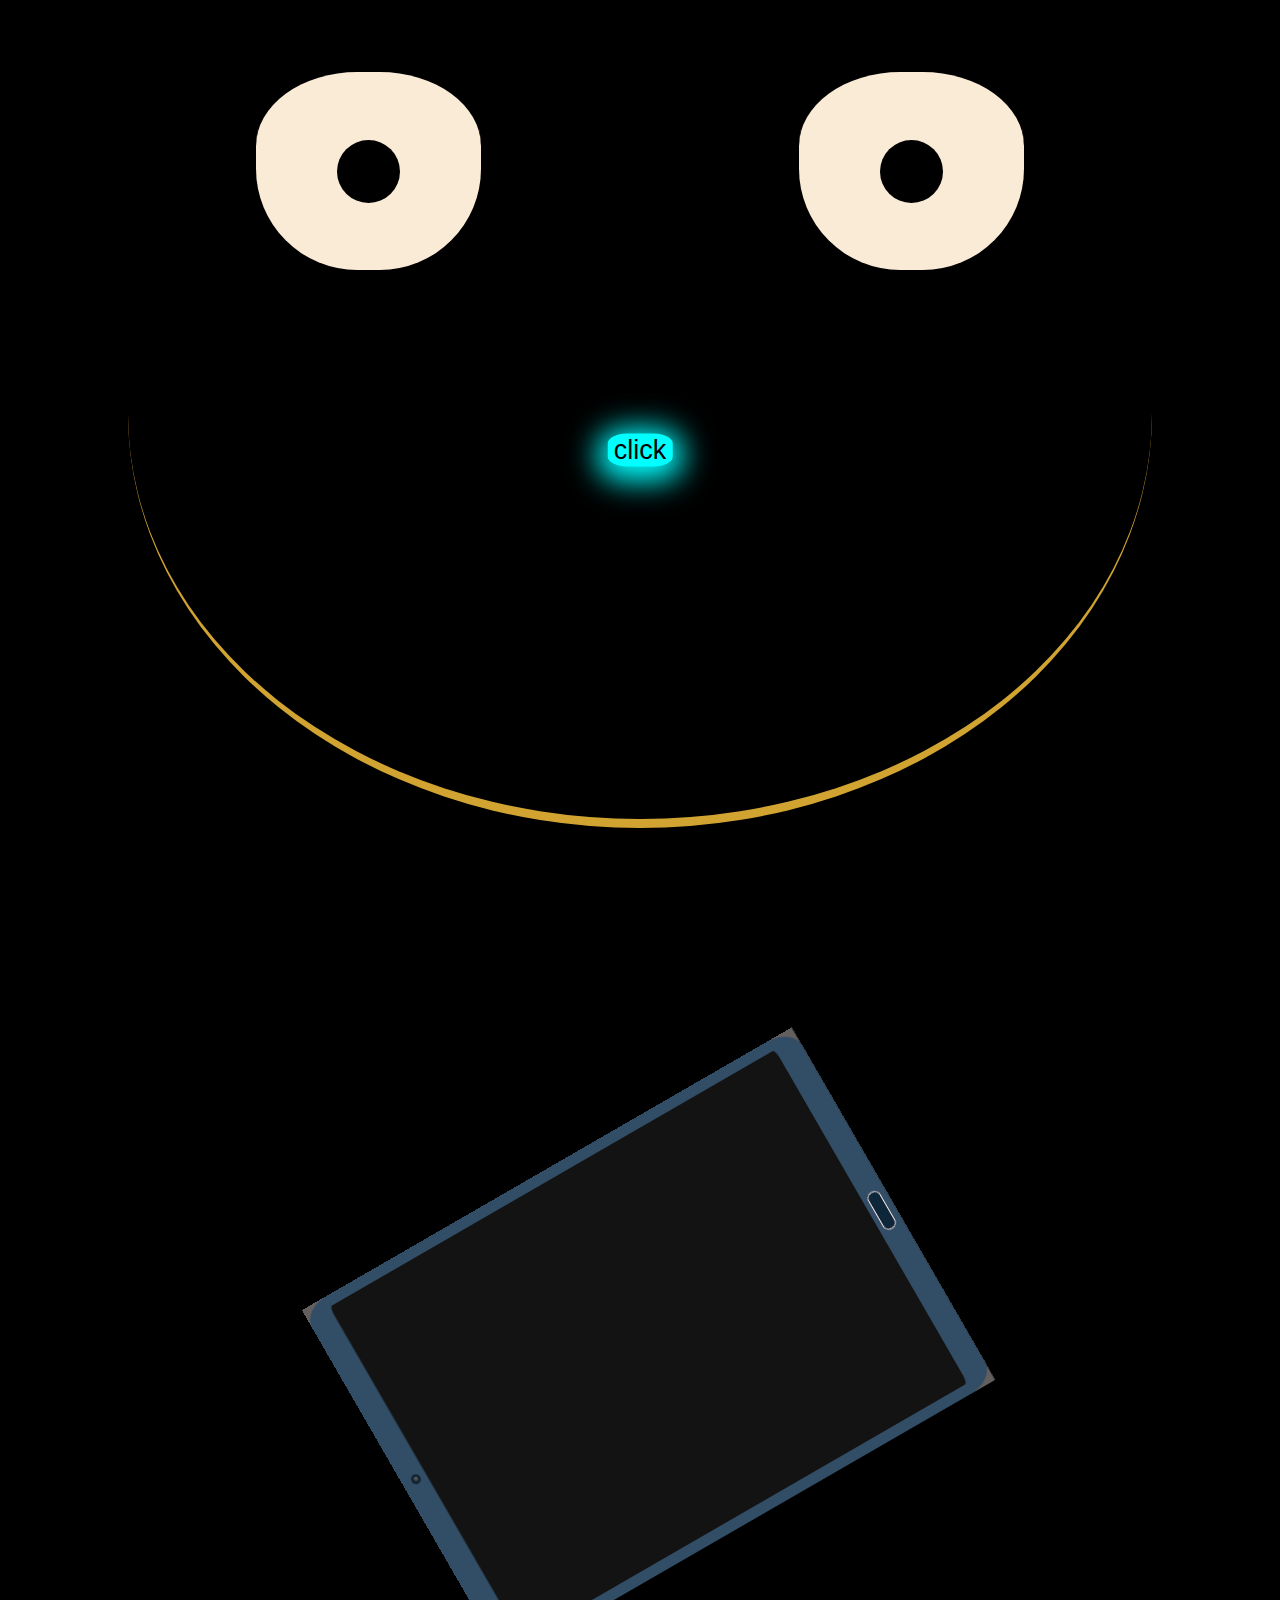
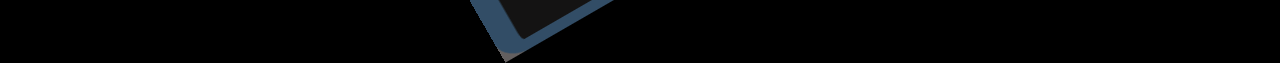
==== protfolioMinifiedToUpload/index.html @ e7eab70c "on orientation change reload the page js added" ====
<!DOCTYPE html><html lang="en"><head><meta charset="UTF-8"><meta http-equiv="X-UA-Compatible" content="IE=edge"><meta name="viewport" content="width=device-width,initial-scale=1"><title>Document</title><link rel="stylesheet" href="welcome.min.css"><link rel="stylesheet" href="main.min.css"><link rel="stylesheet" href="mediaQuery.min.css"></head><body><div><p><br>looks best on 16:9 ratio display</p></div><section><section id="backgroundWall"><!-- academic section starts form here  --><div id="academicSection"><img id="academicPanel" src="images/others/academicSection1.jpg" alt=""><div id="academicCertificates"><div id="bscDegree" class="certificateWithPdf"><img src="images/AcademicCertificates/WeifangBSC_page-0001.jpg" alt=""> <img src="images/AcademicCertificates/WeifangUniversity_page-0001.jpg" alt=""></div><div id="hscDegree" class="certificateWithPdf"><img src="images/AcademicCertificates/hsc.jpg" alt=""></div><div id="sscDegree" class="certificateWithPdf"><img src="images/AcademicCertificates/ssc.jpg" alt=""></div><div class="glassHolder"></div><div class="glassHolder"></div><div class="glassHolder"></div><div class="glassHolder"></div><!-- this div filter used to create the dark room effect for this specific part --></div><div class="sectionFilter"></div></div><!-- medels section starts form here  --><div id="madels"><img id="swimmingMadels" class="madelsOnHanger" src="images/madels/madelHolders/SwimmingMadels.svg" alt=""> <img id="caromMadels" class="madelsOnHanger" src="images/madels/madelHolders/CaromMadels.svg" alt=""> <img id="cricketMadels" class="SingleMadelsOnHanger" src="images/madels/madelHolders/CricketMadels.svg" alt=""> <img id="soccerMadels" class="SingleMadelsOnHanger" src="images/madels/madelHolders/SoccerMadels.svg" alt=""> <img id="volleyballMadels" class="SingleMadelsOnHanger" src="images/madels/madelHolders/VolleyMadels.svg" alt=""> <img id="athleticsMadels" class="SingleMadelsOnHanger" src="images/madels/madelHolders/AthleticsMadels.svg" alt=""><div id="competitiveCertificate"><div><div class="certificateWithPdf"><img src="images/AcademicCertificates/mathOlympiad.jpg" alt=""></div><div class="certificateWithPdf"><img src="images/AcademicCertificates/paperCuttingMarked.jpg" alt=""></div></div><div id="certificateHolder"></div><div id="screw"><img src="images/others/holderSecrew2.svg" alt=""> <img src="images/others/holderSecrew1.svg" alt=""></div></div><!-- this div filter used to create the dark room effect for this specific part --><div class="sectionFilter"></div></div><!-- certificateres section starts form here  --><div id="courseCertificates"><!-- 1 --><div class="certificate certificateWithPdf"><img src="images/certificatesJPG/bd938831-c0d7-41e7-a7f4-aaaa2e38d29e_page-0001.jpg" alt=""></div><!-- 2 --><div class="certificate certificateWithPdf"><img src="images/certificatesJPG/Coursera google technical support fundamentals_page-0001.jpg" alt=""></div><!-- 3 --><div class="certificate certificateWithPdf"><img src="images/certificatesJPG/Coursera Bits and Bytes of computer networking_page-0001.jpg" alt=""></div><!-- 4 --><div class="certificate certificateWithPdf"><img src="images/certificatesJPG/coursera operating system and you   become a power user_page-0001.jpg" alt=""></div><!-- 5 --><div class="certificate certificateWithPdf"><img src="images/certificatesJPG/Coursera system admin_page-0001.jpg" alt=""></div><!-- 6 --><div class="certificate pennUniversityCertificate certificateWithPdf"><img src="images/certificatesJPG/computer thinking for problem solving_page-0001.jpg" alt=""></div><!-- 7 --><div class="certificate certificateWithPdf"><img src="images/certificatesJPG/Coursera key technologies for business_page-0001.jpg" alt=""></div><!-- 8 --><div class="certificate certificateWithPdf"><img src="images/certificatesJPG/Coursera introduction to artificial intelligence_page-0001.jpg" alt=""></div><!-- 9 --><div class="certificate certificateWithPdf"><img src="images/certificatesJPG/Coursera introduction to cloud computing_page-0001.jpg" alt=""></div><!-- 10 --><div class="certificate certificateWithPdf"><img src="images/certificatesJPG/Coursera What is data science_page-0001 (1).jpg" alt=""></div><!-- 11 --><!-- 12 --><div class="certificate duekUniversityCertificate certificateWithPdf"><img src="images/certificatesJPG/Coursera math for ml_page-0001.jpg" alt=""></div><!-- 13 --><div class="certificate deeplearningCertificate certificateWithPdf"><img src="images/certificatesJPG/Coursera neural network and deep learning_page-0001.jpg" alt=""></div><div class="certificate ielts certificateWithPdf"><img src="images/AcademicCertificates/ielts.jpg" alt=""></div><!-- 14 --><div class="certificate ielts certificateWithPdf"><img src="images/certificatesJPG/Coursera-it-support_page-0001.jpg" alt=""></div><!-- this div filter used to create the dark room effect for this specific part --><div class="sectionFilter"></div></div><div id="backWallJointPart"></div></section><!-- standing fan secton  --><section class="middleRow"><div id="ac"><img src="images/Ac/airConditionar.svg" alt=""><div id="acVent"><div class="ventPlate"></div><div class="ventPlate"></div><div class="ventPlate"></div><div class="ventPlate"></div><div class="ventPlate"></div><div class="ventPlate"></div></div><div id="acLight"></div></div><div id="momSisDiv"><div id="momHoveringDiv"><div class="dialogue"><p>He says nowadays computer can do everything !! can it ?</p></div></div><img id="momOnSofaImg" src="images/sittingWoman/MainImages-sittingOnSofaImages/momOnSofa.svg" alt=""> <img id="sisImg" src="images/sittingWoman/MainImages-sittingOnSofaImages/sis.svg" alt=""><div class="dialogue sisD"><p>Everyone loves him. Don't see a reason why you won't ...</p></div></div></section><!-- sitting body and chair section  --><section id="characterSection"><img id="chair" src="images/others/chair.svg" alt=""><div id="character"><div id="bodyParts"><img id="body" src="images/character/body2.svg" alt=""><div id="wools" class="acOn"><img class="wool" src="images/character/wool2.svg" alt=""> <img class="wool" src="images/character/wool.svg" alt=""></div></div><div id="faceParts"><img id="hair" class="acOn" src="images/character/hair.svg" alt=""> <img id="face" src="images/character/faceWithHair.svg" alt=""><div id="smile"><!-- <img  src="images/character/normalSmile.svg" alt=""> --></div><div class="eyes"><div class="eye"></div><div class="eye"></div></div></div></div></section><!-- frontTable drawing here  --><section id="tableSection"><!-- table formation form here  --><div id="table"><!-- floating circle when hovered overed the file  --><div id="circle1" class="floatingCircle"></div><div id="circle2" class="floatingCircle"></div><div id="circle3" class="floatingCircle"></div></div><div id="tableBottom"></div><div id="tableLegs"><div class="tableLeg"></div><div class="tableLeg"></div></div><!-- position and designation holder  --><div id="leftDesignation" class="designation"></div><div id="middleDesignation" class="designation"></div><div id="rightDesignation" class="designation"></div><!-- tools section to show what tools I use  --><div id="tools"><!-- all tools I am comfortable with will come here  --><div id="allTools"><img src="images/tools/python-seeklogo.com.svg" alt=""> <img src="images/tools/html.svg" alt=""> <img src="images/tools/css3.svg" alt=""> <img src="images/tools/tailwind-css.svg" alt=""> <img src="images/tools/bootstrap.svg" alt=""> <img src="images/tools/javascript.svg" alt=""> <img src="images/tools/react.svg" alt=""> <img src="images/tools/react-router.svg" alt=""> <img src="images/tools/nodejs.svg" alt=""> <img src="images/tools/express-js.svg" alt=""> <img src="images/tools/mongodb.svg" alt=""> <img src="images/tools/daisy.svg" alt=""> <img src="images/tools/material-ui.svg" alt=""> <img src="images/tools/git.svg" alt=""> <img src="images/tools/github.svg" alt=""> <img src="images/tools/adobe-xd.svg" alt=""> <img src="images/tools/adobe-photoshop.svg" alt=""> <img src="images/tools/figma.svg" alt=""> <img src="images/tools/firebase.svg" alt=""> <img src="images/tools/heroku.svg" alt=""> <img src="images/tools/netlify.svg" alt=""> <img src="images/tools/blender-3d.svg" alt=""> <img src="images/tools/visual-studio-code.svg" alt=""> <img src="images/tools/pycharm.svg" alt=""> <img src="images/tools/jupyter.svg" alt=""> <img src="images/tools/adobe-premiere-pro.svg" alt=""></div><!-- pen holder image in layers  --> <img class="penHolder" src="images/tableProducts/penholderBack.svg" alt=""> <img id="allToolsSvg" class="penHolder" src="images/tools/allTools.svg" alt=""> <img class="penHolder" src="images/tableProducts/penholderFront.svg" alt=""></div><!-- file with all my informations  --><div id="file"><div id="upperFile"><h2>The<br>FILE</h2><div id="fileShine"></div></div><div id="joiningPart"><div></div></div><!-- file page  --><div id="filePages"><p id="lastPageMsg">Thank you very much<br>for you patience and wish you best of luck<br><br>from: <span id="signature">md. Antor</span><br><span id="signDate"><script>document.write(new Date().toLocaleDateString());</script></span></p><div><div id="memories" class="pageContent"><p>"Some lessons are learned from life, not books."</p><div id="memoriesImg"><figure><img src="../images/imagesForFile/coOpPic/ai project.jpg" alt=""><figcaption>Computer-vison club</figcaption></figure><figure><img src="../images/imagesForFile/coOpPic/chinese festival.jpg 2.jpg" alt=""><figcaption>Chinese Dragon-boat festival</figcaption></figure><figure><img src="../images/imagesForFile/coOpPic/cultural program img.jpg" alt=""><figcaption>Performing in festival</figcaption></figure><figure><img src="../images/imagesForFile/coOpPic/football competition.jpg" alt=""><figcaption>International soccer team</figcaption></figure><figure><img src="../images/imagesForFile/coOpPic/graduationCeremony.jpg" alt=""><figcaption>Graduation moment with leader</figcaption></figure><figure><img src="../images/imagesForFile/coOpPic/with foreigners.jpg" alt=""><figcaption>Handsome friends from Africa</figcaption></figure><figure><img src="../images/imagesForFile/coOpPic/msck.jpg" alt=""><figcaption>Military school drill</figcaption></figure><figure><img src="../images/imagesForFile/coOpPic/voleyball competition.jpg" alt=""><figcaption>International volleyball team</figcaption></figure></div><h2>Memories</h2></div></div><div><div id="resumePage" class="pageContent"><h2>CV</h2><button><a href="images/CV-MdAntor.pdf" download>Download</a></button><div id="resume"><img src="../images/imagesForFile/resume.jpg" alt=""></div></div></div><div><div id="projectsPage" class="pageContent"><h2>Projects</h2><div class="projectOnPage"><a href="" target="_blank"><img src="images/tableProducts/projects/protfolio.jpg" alt=""></a><ul><li>An uncommon PROTFOLIO site attempt</li><li>Multi-layer website using only html, css and js</li><li>Understanding how Single page application like: React / Angular could helped</li><li>used backend and mail without reloading</li></ul></div><div class="projectOnPage"><ul><li>A motor tools supplying site to customer</li><li>Show and hide path based on authentication</li><li>Data stored and provided using authN and authZ</li><li><a href="https://github.com/Antor1155/service-providing-company-client-side-assignment-12" target="_blank">GitHub Client-side</a> <a href="https://github.com/Antor1155/-service-providing-company-backend-server-side-assignment-12" target="_blank">GitHub server-side</a></li></ul><a href="https://finalwarehouse-4650b.web.app/" target="_blank"><img src="images/tableProducts/projects/alexTools.jpg" alt=""></a></div><div class="projectOnPage"><a href="https://warehouse-734e0.web.app/" target="_blank"><img src="images/tableProducts/projects/foodFirst.jpg" alt=""></a><ul><li>A restaurant warehouse Management site</li><li>JWT token for authZ with firebase authN</li><li>React js, mongoDb database with express-js</li><li><a href="https://github.com/Antor1155/warehouse-management-client-side-assignment11" target="_blank">GitHub Client-side</a> <a href="https://github.com/Antor1155/warehouse-management-backendServer-side-assignment11" target="_blank">GitHub server-side</a></li></ul></div><div class="projectOnPage"><ul><li>An independent photographer's website</li><li>Login system with google-authentication</li><li>Place order to contact the photographer</li><li><a href="https://github.com/Antor1155/Independent-service-provider-assignmetn10" target="_blank">GitHub link</a></li></ul><a href="https://independent-photographer-726fa.web.app/" target="_blank"><img src="images/tableProducts/projects/alpha'sPpalace.jpg" alt=""></a></div></div></div><div><div id="skills" class="pageContent"><h3>Education and Skills</h3><div id="skillsTop"><div id="schools"><label>Bachalor's Degree:</label><p>Weifang University of Science and Technologies, China</p><label>College and Middle-school Degree:</label><p>Military Collegiate School Khulna, Bangladesh</p></div><div id="indicator"><li>Skills</li><li>Courses</li><li>Academic</li></div></div><div id="skillsBottom"><div id="mathAndOthers"><label>Computational Thinking for Problem Solving by Penn</label><div id="gITsupport"><div id="webdevByPh"><label>Complete Web-Development<br>by Programmign Hero</label><ul><li>Html</li><li>CSS</li><li>Bootstrap</li><li>Tailwind</li><li>Javascript</li><li>React</li><li>Firebase</li><li>Heroku</li><li>JWT</li><li>node js</li><li>Express JS</li><li>mongoDb</li><li>Git</li><li>photoshop</li><li>Figma</li></ul></div><ul><li>Hashing</li><li>Encrypting</li><li>Networking</li><li>Operating System</li><li>Trouble shoothing</li><li>Technical Support</li><li>Remote connection</li><li>Computer structure</li><li>python</li></ul><label>Google IT Support Specialist</label></div><label>Data Science Math Skills by Duke University</label> <label>Neural Networks and Deep Learning by DeepLearnig.AI</label></div><label>Key technologies for Business by IBM</label></div></div></div><div><div id="aboutMe" class="pageContent"><div id="aboutMeTop"><img src="images/imagesForFile/Antor passport size photo.jpg" alt=""><div><h2>About me</h2><p><span>I am a Web-developer with IT SUPPORT knowledge and Computer Science background. </span>Am from a suburb in Bangladesh but in search of knowledge have been in different locality, provinces and countries. Being in different places actually gave me the inspiration about being web-developer and computer person to be in all places at once using web apps.</p></div></div><img id="tape" src="images/imagesForFile/tape.svg" alt=""><div id="aboutMeBottom"><div><img class="smImg" src="images/imagesForFile/militaryImg.jpg" alt=""><p>Studied middle school and college in a MILITARY operated residential School, Which tought me <q>Self descipline is the fist step toward success</q></p></div><div><p>Uvinersity life in China gave me opportunity to make friends with people from different countries, cultures and background .</p><img class="smImg" src="images/imagesForFile/chineseFestival.jpg" alt=""></div><div><img class="smImg" src="images/imagesForFile/voleyball competition.jpg" alt=""><p>And sports tought: <q>success is all about team work. If team wins, you win and indivisual fails, team fails.</q></p></div><!-- <img class="smImg" src="images/imagesForFile/chineseFestival.jpg" alt="">
                            <img class="smImg" src="images/imagesForFile/voleyball competition.jpg" alt="">                            --></div></div></div></div><div id="lowerFile"><!-- file buttons  --><div id="nextBtn"><p>Next</p></div><div id="previousBtn"><p>Previous</p></div><div id="closeBtn"><p>Close</p></div></div></div><!-- projects Board  --><div id="projectBoard"><div id="paperOfClipBoard"><h2>Projects</h2><div id="projects"><div class="project"><!-- <a href="" target="_blank"> --><figure><img src="images/tableProducts/projects/protfolio.jpg" alt=""><figcaption>Protfolio</figcaption></figure><!-- </a> --></div><div class="project"><!-- <a href="https://finalwarehouse-4650b.web.app/" target="_blank"> --><figure><img src="images/tableProducts/projects/alexTools.jpg" alt=""><figcaption>AlexTools</figcaption></figure><!-- </a> --></div><div class="project"><!-- <a href="https://independent-photographer-726fa.web.app/" target="_blank"> --><figure><img src="images/tableProducts/projects/alpha'sPpalace.jpg" alt=""><figcaption>alpha'sPpalace</figcaption></figure><!-- </a> --></div><div class="project"><!-- <a href="https://warehouse-734e0.web.app/" target="_blank"> --><figure><img src="images/tableProducts/projects/foodFirst.jpg" alt=""><figcaption>Food First</figcaption></figure><!-- </a> --></div></div></div><img id="clipOfBoard" src="images/tableProducts/clipOfBoard.svg" alt=""></div><!-- mail box  --><div id="mail"><form onsubmit="sendMail(event)"><!-- <label for="to">To:</label> --> <input type="email" name="from" placeholder="from: " required> <input type="email" name="to" value="to: md.antor1155@gmail.com" disabled> <input type="text" name="subject" placeholder="subject:" id="" required> <textarea name="mail" id="" placeholder="mail" rows="3" required></textarea> <button type="submit">submit</button></form></div><!-- fb link  --><div id="fbLink"><img id="pencil" src="images/tableProducts/pencil.svg" alt=""> <img id="eraser" src="images/tableProducts/eraser.svg" alt=""> <img id="sharpner" src="images/tableProducts/sharpener.svg" alt=""> <img id="spectacles" src="images/tableProducts/spectacles.svg" alt=""><div class="socialLogo"></div></div><!-- git pad with github link  --><div id="gitPad"><div class="socialLogo"></div></div><!-- linked in link with cup  --><div id="cupHolder"></div><div id="linkedInCup"><img class="coffeeSmoke" src="images/tableProducts/smoke3.svg" alt=""> <img class="coffeeSmoke" src="images/tableProducts/smoke2.svg" alt=""><div class="socialLogo"></div></div></section><!-- section showing pdf files of all certificate  --><section id="pdfSection"><div id="certificatePdf"></div><div id="pdfCamera"></div><!-- <div id="pdfCloseButton"></div> --> <button id="pdfCloseButton" onclick="removePdf()"></button></section><section id="welcomeSection"><!-- welcome text masked  --><div class="maskedContainer"><div id="leftToRightFirst"></div><div class="rtl"><div></div></div><div id="leftToRightSecond"></div></div><!-- barcode image  --> <img id="codedImg" src="images/welcomeSectionImages/qr-code.svg" alt=""><p id="codedImgAlert">Copied to clipboard !!</p><!-- context section to mention different contribution --><div id="context"><h5>Developed by</h5><h5>Animated by</h5><h5>Tested by</h5></div><div id="contextSecond"><h5>Imagined by</h5><h5>Directed by</h5><h5>Designed by</h5></div></section><section id="loader"><div id="loadFigure"></div><div id="loadEyes"><div><div></div></div><div><div></div></div></div><div id="loadingText"><div><p>loading...</p><div id="loadingProgress"><div></div></div></div><button>click</button></div></section></section><!-- this section only shows when the oriantation is potraite  --><section id="orientationDetector"><div><img src="images/others/giphy.gif" alt=""></div></section><script async src="main.min.js"></script></body></html>
---- protfolioMinifiedToUpload/welcome.min.css ----
:root{--welcomeSectionBg:rgb(221, 213, 213)}#welcomeSection{width:100vw;height:100vh;background:var(--welcomeSectionBg);position:absolute;top:0;overflow:hidden}#welcomeSection.loaded{animation:backgroundBlack 1s 6s steps(4) forwards,rotateAndDisapear 2.5s 11.3s ease-in forwards}@keyframes backgroundBlack{to{background:#000}}@keyframes rotateAndDisapear{99%{transform:rotate(90deg) scale(51)}100%{opacity:0}}#welcomeSection.loaded .maskedContainer{-webkit-mask-image:url(images/welcomeSectionImages/welcome1.svg);mask-image:url(images/welcomeSectionImages/welcome1.svg);-webkit-mask-repeat:no-repeat;mask-repeat:no-repeat;-webkit-mask-size:contain;mask-size:contain;position:absolute;top:50%;left:50%;transform:translate(-50%,-50%);width:40%;height:15%;animation:markGlitch 1s 7s 1 linear forwards}@keyframes markGlitch{10%{-webkit-mask-image:url(images/welcomeSectionImages/welcomeGlitch.svg);mask-image:url(images/welcomeSectionImages/welcomeGlitch.svg)}20%{-webkit-mask-image:url(images/welcomeSectionImages/welcome1.svg);mask-image:url(images/welcomeSectionImages/welcome1.svg)}35%{-webkit-mask-image:url(images/welcomeSectionImages/welcomeGlitch.svg);mask-image:url(images/welcomeSectionImages/welcomeGlitch.svg)}42%{-webkit-mask-image:url(images/welcomeSectionImages/welcome1.svg);mask-image:url(images/welcomeSectionImages/welcome1.svg)}95%{-webkit-mask-image:url(images/welcomeSectionImages/welcomeGlitch.svg);mask-image:url(images/welcomeSectionImages/welcomeGlitch.svg)}100%{-webkit-mask-image:url(images/welcomeSectionImages/MdANTOR.svg);mask-image:url(images/welcomeSectionImages/MdANTOR.svg)}}#leftToRightFirst,#leftToRightSecond{height:29%;width:0}.rtl{width:100%;height:25%}#welcomeSection.loaded .rtl>div{height:100%;background-color:#14cfc9;background-size:contain;float:right;animation:fullWidth 2s 1 linear forwards,colorAnimation 10s 2.8s 1 linear forwards}#welcomeSection.loaded #leftToRightFirst{background-color:azure;animation:fullWidth 2s 1 linear forwards,colorAnimation 10s 2s 1 linear forwards}#welcomeSection.loaded #leftToRightSecond{background-color:#000;animation:fullWidth 2s 1 linear forwards,colorAnimation 10s 2.5s 1 linear forwards}@keyframes fullWidth{30%{width:0}100%{width:100%}}@keyframes colorAnimation{5%{background-color:#34c88b}10%{background-color:#674a4a}15%{background-color:#7ac420}20%{background-color:#df2929}25%{background-color:#3838af}30%{background-color:#fff}35%{background-color:#15bb94}40%{background-color:#9566df}45%{background-color:#dfe927}50%{background-color:#557a0d}55%{background-color:#4a4a8b}60%{background-color:#000}65%{background-color:#fff,}70%{background-color:#ffb300}75%{background-color:#9bd982}80%{background-color:#f70}85%{background-color:#4ebe8a}90%{background-color:#9e3063}95%{background-color:#fff}100%{background-image:url(images/welcomeBackground/Group12.svg)}}#codedImg{width:6%;position:absolute;top:70%;left:47%}#codedImg:hover{box-shadow:0 0 20px 5px #0000004a;transform:scale(105%)}#codedImgAlert{position:absolute;top:65%;margin:auto;text-align:center;width:100%;font-size:1vw;opacity:0}#context,#contextSecond{display:flex;flex-direction:column;justify-content:space-evenly;position:absolute;height:100%;left:3%;top:50%;transform:translateY(-50%);color:var(--welcomeSectionBg)}#welcomeSection.loaded #context>:first-child{animation:inVisible steps(1) 10s forwards}#welcomeSection.loaded #context>:nth-child(2){animation:inVisible steps(1) 10.5s forwards}#welcomeSection.loaded #context>:nth-child(3){animation:inVisible steps(1) 11s forwards}@keyframes inVisible{to{opacity:0}}#contextSecond{color:#000}#welcomeSection.loaded #contextSecond>:first-child{opacity:0;animation:visible 4.5s 2s step-start}#welcomeSection.loaded #contextSecond>:nth-child(2){opacity:0;animation:visible 4s 2.5s step-start}#welcomeSection.loaded #contextSecond>:nth-child(3){opacity:0;animation:visible 3.5s 3s step-start}@keyframes visible{to{opacity:1}}#loader{background-color:#000;position:absolute;top:0;height:100vh;left:0;right:0;z-index:1;pointer-events:none}@keyframes offScreenLoad{to{transform:translateY(-100vh)}}#loadFigure{position:absolute;top:0;bottom:8%;left:0;right:0;margin:auto;width:80vw;border-bottom:1vh solid #d1a432;border-radius:50%}@keyframes smile{to{border-bottom:15vh solid #d1a432}}#loadEyes{position:absolute;top:5%;left:0;right:0;margin:auto;width:60%;display:flex;justify-content:space-between}#loadEyes>div{box-sizing:border-box;border-top:3vh solid #000;position:relative;width:25vh;height:25vh;border-radius:45%;background-color:#faebd7;display:flex;justify-content:center;align-items:center}#loadEyes>div>div{width:7vh;height:7vh;border-radius:50%;background:#000;animation:1s eyeRoll ease-in-out infinite}@keyframes eyeRoll{25%{transform:translateX(-50%)}75%{transform:translateX(50%)}}#loadingText{color:wheat;position:absolute;font-size:3vh;top:50%;left:50%;transform:translate(-50%,-50%)}#loadingText p{overflow:hidden;animation:loadingText 1s steps(2) infinite}@keyframes loadingText{to{opacity:0}}#loadingProgress{background-color:#dcdcdc;width:200%;height:2vh;border-radius:1vh;overflow:hidden;transform:translateX(-25%)}#loadingProgress>div{width:0%;height:100%;background-color:#d1a432;animation:loaderProgress 8s ease-out forwards}@keyframes loaderProgress{to{width:97%}}#loadingText button{font-size:3vh;border:none;background-color:#0ff;border-radius:30%;box-shadow:0 5px 30px 10px #0ff;display:none}#loadingText button:hover{font-size:5vh}
---- protfolioMinifiedToUpload/main.min.css ----
:root{--tableSize:70vw;--tableMainColor:rgb(208, 208, 58);--tableSecondColor:rgb(227, 57, 57);--tableBottomColor:rgb(143, 16, 16);--tableLegColor:rgba(174, 91, 91, 0.196);--fileColor:rgb(231, 183, 121);--fileBorder:2px solid rgb(190, 29, 29);--backgroundWallColor:linear-gradient(to right, rgb(120, 152, 124), rgb(140, 170, 180), rgb(130, 160, 150));--certificateSize:6vw;--certificateFrameSize:8vw;--certificateFrameColor:rgba(0, 0, 0, 0.677);--darkroom:brightness(0%);--darkRoomFilter:rgb(255, 0, 0)}@font-face{font-family:handWriting;src:url(textFonts/HelloKetta-d99oX.ttf)}body{padding:0;margin:0;width:100vw;height:100vh;overflow:hidden;background-color:#000}#tableSection{position:fixed;margin-left:auto;margin-right:auto;left:0;right:0;bottom:-1vh;perspective:830px}#table,#tableBottom,#tableLegs{filter:var(--darkroom)}#table{position:absolute;margin-left:auto;margin-right:auto;left:0;right:0;bottom:8vh;width:var(--tableSize);height:35vh;transform:rotateX(40deg);transform-origin:bottom;background-image:radial-gradient(circle,var(--tableMainColor),var(--tableSecondColor) 300%);border-bottom:10px solid #5e5858;box-shadow:1vw 40vh 1vh rgba(0,0,0,.202);overflow:hidden}#tableBottom{position:absolute;margin-left:auto;margin-right:auto;left:0;right:0;bottom:3vh;width:var(--tableSize);height:5vh;background-color:var(--tableBottomColor)}#tableLegs{position:absolute;margin-left:auto;margin-right:auto;left:0;right:0;bottom:0;width:calc(var(--tableSize) - 5vw);height:3vh;background-color:var(--tableLegColor);display:flex;justify-content:space-between}.tableLeg{width:7vh;height:100%;background-color:#c5af0d;border-radius:20px}.floatingCircle{pointer-events:none;width:.2vw;height:.2vw;border:15px solid;border-radius:50%;position:absolute;top:0;bottom:0;left:-10vw;right:-10vw;margin:auto;opacity:0;transition:opacity .5s}#circle1.active{animation:circleToCenter 1s linear infinite;border-color:red}#circle2.active{animation:circleToCenter 1s 333ms linear infinite;border-color:#b23838}#circle3.active{animation:circleToCenter 1s 666ms linear infinite;border-color:#7f5a5a}@keyframes circleToCenter{to{width:75vw;height:75vw}}#file{position:absolute;bottom:11vh;left:0;right:0;margin:auto;width:9vw;height:23vh;cursor:pointer;z-index:2;transform:rotateX(40deg);transform-origin:bottom;transform-style:preserve-3d;transition:transform .9s,scale .9s,box-shadow .9s,height .9s,width .9s;filter:var(--darkroom)}#file:hover{transform:scale(125%) rotateX(20deg) translateY(-1vh);box-shadow:0 3vh 3.2vh -1vh #000}#lowerFile,#upperFile{width:100%;height:100%;position:absolute;background-color:var(--fileColor);left:0;top:0;border:var(--fileBorder);border-left:none;pointer-events:none}#upperFile{transform:rotateY(-2deg);transform-style:preserve-3d;z-index:3;box-shadow:0 2px 10px -2px #000;overflow:hidden;transform-origin:left;transition:background-color 20ms .4s,transform 1.5s;text-align:center;font-family:cursive;color:#2f3946}#joiningPart{pointer-events:none;transform:rotateY(0);transform-origin:left;height:100%;width:2vw;background-color:#2f3946;z-index:1;position:absolute;left:0;top:0;transition:transform 1.5s}#joiningPart>div{border-left:2px dashed #fff;width:0;height:100%;background-color:#96c49d;margin:auto}#fileShine{position:absolute;top:115%;left:-110%;width:250%;height:20px;transform:rotate(40deg);background-color:rgba(255,235,205,.884)}@keyframes fileShineLight{0%{opacity:0}50%{opacity:1}85%{background-color:#f0f8ff}100%{top:-1%;left:1%}}#file:hover #fileShine{animation:fileShineLight .9s 1 ease-out}#file.open{height:97vh;width:40vw;bottom:3.5vh;transform:rotateX(7deg) translateX(0)}#file.open #upperFile{background-color:#c9a577;transform:rotateY(-150deg) translateX(2vw)}#file.open #upperFile h2{display:none}#file.open #joiningPart{transform:rotateY(-149deg);width:2vw;border-radius:10px}#closeBtn,#nextBtn,#previousBtn{width:9vw;height:6vh;overflow:visible;position:absolute;z-index:-1;border-radius:22px;left:0;border:1.3px solid #000;text-align:end;font-size:1.5vw;display:flex;justify-content:end;align-items:center;pointer-events:none;transition:left 1s}#lowerFile p{padding-right:10%;pointer-events:none}#nextBtn{top:15%}#file.open #nextBtn{background-color:#cfe8a9;left:95%;transition:left .7s;pointer-events:auto}#previousBtn{background-color:#fffde3;top:25%}#file.open #previousBtn{left:95%;pointer-events:auto;transition:left .7s 150ms}#closeBtn{top:40%;background-color:#e57c7c}#file.open #closeBtn{left:95%;pointer-events:auto;transition:left .7s .3s}#lowerFile>div:hover{border:3.5px dotted}#filePages{position:absolute;top:1%;width:100%;height:98%;transform-style:preserve-3d;z-index:2;background-color:#9d5050}#filePages>div{box-sizing:border-box;position:absolute;height:100%;width:100%;transform-origin:left;background-color:#f0e1d4;border-left:1vw solid #8d7a50;left:0;overflow:hidden;transition:left .5s,transform .8s}#file.open #filePages>div{left:-.5vw}#file.open #filePages>.seenPage{left:0;transform:rotateY(-149deg) translateX(1.5vw)}.pageContent{transition:opacity 1ms .3s;padding:0 1vw}.seenPage .pageContent{opacity:0}#aboutMe{font-family:cursive;font-size:1vw;line-height:4vh;display:grid}#tape{position:absolute;top:6vh;left:0;width:10vw;transform:rotate(-10deg)}#aboutMeTop{display:grid;grid-template-columns:.8fr 1.2fr}#aboutMeTop>img{width:80%;transform:translateY(8vh) rotate(5deg);border:.2vw solid #fff;max-width:240px}#aboutMeTop p{margin-left:-.5vw;padding:.5vw 0 .5vw .5vw}#aboutMeTop span{text-decoration:underline;font-weight:bolder}#aboutMeBottom>div{display:flex;gap:1vw;margin-top:-1vh}#aboutMeBottom q{color:#2e2ea8;font-weight:700}.smImg{width:30%;border-radius:5%;border:1px solid #fff;height:fit-content;margin:auto}#skills{font-size:1.08vw}#skills h3{width:100%;text-align:center}#skillsTop{display:grid;grid-template-columns:auto auto}#schools *{margin:0 1vw}#schools>label{font-family:'Courier New',Courier,monospace;font-weight:700;color:#297029}#indicator{display:flex;flex-direction:column;justify-content:space-evenly;width:100%}#indicator li{list-style-type:square}#indicator li:first-child{color:#2e2ea8}#indicator li:nth-child(2){font-weight:700;font-style:oblique}#indicator li:nth-child(3){color:#297029;font-family:'Courier New',Courier,monospace;font-weight:700}#skillsBottom{background-color:#43a6c6;width:94%;margin:2vh auto;padding:1vh}#skillsBottom label{display:block;margin:1vh;text-align:center;font-weight:700;font-style:oblique}#skillsBottom li{border-left:2px solid #2e2ea8;padding-left:1.1vw;margin-left:-1vw;list-style-type:circle}#mathAndOthers{background-color:#67b7d1;padding:1vh 0;width:95%;margin:auto;border:1px solid #fff}#gITsupport{display:grid;grid-template-columns:auto auto;align-items:center;background-color:#8ac7db;width:85%;margin:auto;padding:2vh;padding-bottom:0;border:1px solid #fff}#gITsupport>label{grid-column-start:1;grid-column-end:3}#webdevByPh{background-color:#add8e6;display:grid;grid-template-columns:auto auto;align-items:center;padding-right:1vw;border:1px solid #fff}#projectsPage{width:100%;height:100%;padding-top:1px;background-image:repeating-linear-gradient(rgba(255,255,255,.5),rgba(255,255,255,.25) 9px,red 10px),repeating-linear-gradient(.25turn,rgba(255,255,255,.5),rgba(255,255,255,.25) 9px,red 10px)}#projectsPage h2{text-align:center;font-family:cursive;font-size:4vh;margin:1vh}.projectOnPage{background-color:rgb(239 211 174 / 68%);width:75%;margin-left:15%;margin-top:1vh;border-radius:10px;display:grid;grid-template-columns:1fr 2fr;font-size:1.1vw}.projectOnPage img{background-color:rgba(45,26,26,.571);width:8vw;height:8vw;border-radius:50%;margin-left:-5vw;padding:1vh}.projectOnPage:hover img{background-color:#fff;transform:scale(1.1)}.projectOnPage img:hover{background-color:#0ff;box-shadow:2px 2px 20px 2px #0ff}.projectOnPage>ul{margin:auto;margin-left:-6vw;font-family:'Gill Sans','Gill Sans MT',Calibri,'Trebuchet MS',sans-serif}.projectOnPage>ul>li{margin-bottom:.5vh}.projectOnPage>ul>li:first-child{font-weight:700}.projectOnPage>ul a{text-decoration:none;color:#00f;display:inline-block;margin-left:1vw;margin-top:1vh}.projectOnPage>ul a:hover{text-decoration:underline}.projectOnPage:nth-child(2n-1){grid-template-columns:5fr 1fr;background-color:rgba(203,179,174,.68);margin-left:10%}.projectOnPage:nth-child(2n-1) img{margin-left:0;margin-right:-5vw}.projectOnPage:nth-child(2n-1)>ul{margin-left:0;margin-right:-5vw;margin-left:0}#resumePage{padding:1vw}#resumePage h2{display:inline}#resumePage>button{height:100%;padding:4px;float:right}#resumePage>button:hover+#resume{transform:scale(1.02);box-shadow:0 4px 12px #358585}#resume{background-color:red;height:84vh;margin:auto;margin-top:2vh;transition:.5s;border:1px solid #000}#resume img{width:100%;height:100%}#memories{text-align:center;font-family:cursive;font-size:1vw;pointer-events:none}#memories p{font-weight:bolder;font-size:3vh;color:#2e2ea8}#memories h2{background-color:rgba(190,190,53,.819);width:100%;margin:0;font-size:3vh;border-bottom-left-radius:10%;border-top-left-radius:20%;border-bottom-right-radius:30%;transform:rotate(270deg);transform-origin:left;position:absolute;bottom:-1vw;left:50%}#memoriesImg{display:flex;flex-wrap:wrap;justify-content:center;position:absolute;bottom:1vh}#memoriesImg figure{background-color:#fff;margin:0;border:1px solid rgba(0,0,0,.286);padding:5px;border-radius:2px;width:15vw;height:19vh}#memoriesImg img{width:100%;height:87%}#memoriesImg figcaption{position:relative;bottom:1vh}#memoriesImg figure:nth-of-type(2){transform:rotate(3deg)}#memoriesImg figure:nth-of-type(4){margin-left:-1vw}#memoriesImg figure:nth-of-type(5){transform:rotate(3deg)}#memoriesImg figure:nth-of-type(8){margin-right:1vw;transform:rotate(-3deg)}#lastPageMsg{position:absolute;top:60%;right:2vw;margin:auto;font-family:cursive;font-size:large;font-weight:bolder;opacity:0;pointer-events:none}#file.open #lastPageMsg{opacity:1}#signature{font-size:7vh;color:rgb(39 39 97);font-family:brush script mt,cursive;text-decoration:underline}#signDate{text-decoration:none;position:relative;color:rgb(39 39 97);left:20%}#mail{position:absolute;bottom:11vh;left:20vw;transform:rotateX(40deg);transform-style:preserve-3d;transform-origin:bottom;width:0;height:3vh;background-color:rgb(64 59 41);box-shadow:1px 2px 5px;border-top:4vh solid #8aafee;border-left:3vw solid #faebd7;border-right:3vw solid #faebd7;transition:border .8s,width .8s,height .8s,transform .8s;overflow:hidden;filter:var(--darkroom)}#mail:hover{border:2px solid #f5f5f5;width:15vw;height:25vh;transform:rotateX(0);background-color:#faebd7;overflow:visible}#mail>form{display:flex;flex-direction:column;justify-content:space-evenly;align-items:center;height:100%}#mail input,textarea{width:96%;background-color:#e9d4a2}#mail button{width:100%;text-align:center}#projectBoard{position:absolute;transform-origin:bottom;bottom:10vh;left:31vw;width:7vw;height:16vh;background-color:rgba(18,209,184,.538);border-radius:8%;transform:rotateX(30deg) rotateY(16deg) rotateZ(-30deg);transition:transform .8s;box-shadow:-1px 1px 1px;filter:var(--darkroom)}#projectBoard:hover{transform:scale(3);z-index:1}#clipOfBoard{width:3vw;display:block;margin:-.5vh auto}#paperOfClipBoard{width:6vw;height:15vh;background:repeating-linear-gradient(antiquewhite,#faebd7 8%,#403d3d 9%);position:absolute;top:2%;left:5%;right:5%;margin:auto;z-index:-1;overflow:hidden;text-align:center}#paperOfClipBoard h2{font-family:'Courier New',monospace;font-weight:700;font-size:2vh;margin:1vh 0 0 0}#projects{display:grid;grid-template-columns:auto auto}#projects a{text-decoration:none}.project{margin-bottom:1.6vh;height:4vh}.project:hover{cursor:pointer;text-decoration:underline}.project figure{margin:0}.project img{width:2.5vw;height:3vh}.project figcaption{font-family:handWriting;font-weight:900;color:rgb(94 65 147);line-height:1vh;margin-top:-.3vh;font-size:1vw}.designation{position:absolute;bottom:28vh;left:30vw;font-size:1vw;transform:rotateX(10deg);filter:var(--darkroom)}.designation::after{content:'Web developer';display:flex;justify-content:center;align-items:center;position:absolute;top:0;width:8vw;height:5vh;background-color:rgba(193,240,193,.68);box-shadow:0 1px 5px}.designation::before{content:'';display:block;width:8vw;height:4vh;transform:skewX(10deg) translateX(3%);background-color:#6c7611}#middleDesignation{left:46vw;bottom:29vh}#middleDesignation::before{background-color:transparent}#middleDesignation::after{content:"Technical support"}#rightDesignation{left:62vw}#rightDesignation::before{transform:skewX(-10deg) translateX(-3%)}#rightDesignation::after{content:"Software Engineer"}#tools{position:absolute;bottom:32vh;left:22vw;filter:var(--darkroom)}.penHolder{position:absolute;top:0;left:0;width:3vw}#allToolsSvg{width:3vw;transition:opacity .1s .2s linear,top .8s}#tools:hover>#allToolsSvg{top:-5vh;opacity:0}#allTools{position:absolute;top:0;left:0;pointer-events:none;width:2vw;padding:1vh;border-radius:5%;display:grid;grid-template-columns:repeat(7,1fr);align-items:center;transition:.7s}#tools:hover>#allTools{top:-43vh;left:-1vw;width:26vw;background-color:rgba(192,201,180,.687)}#allTools img{width:90%}#fbLink{border-radius:15%;padding:1vh 0;position:absolute;transform-origin:bottom;transform:rotateX(30deg);bottom:12vh;right:34vw;transition:background-color .5s,box-shadow .9s;cursor:pointer;filter:var(--darkroom)}#fbLink:hover{background-color:rgba(115,182,182,.401);box-shadow:-.3vw .7vw}#fbLink>.socialLogo{background-image:url(images/tableProducts/fbLogo.svg)}#fbLink:hover .socialLogo{transform:translateY(-4.5vw) scale(1.7) rotateY(1440deg);opacity:1;box-shadow:0 0 2vw 1vw #e4e4f9;transition:transform .5s,opacity .5s,box-shadow .8s .4s}#pencil{width:4vw;margin-right:.5vw;position:relative;left:-10%}#eraser,#sharpner{width:1vw;position:absolute;top:.5vw;left:2.5vw}#sharpner{top:2vw}#spectacles{width:1.7vw;margin-right:.5vw}#gitPad{position:absolute;background-image:url(images/tableProducts/gitPad.png);background-size:cover;bottom:11vh;transform:rotateX(40deg);transform-origin:bottom;width:6vw;height:16vh;right:25vw;border:.3vw solid #dcd6d6;border-radius:8%;box-shadow:-2px 4px 4px;transition:transform .5s,box-shadow .5s;filter:var(--darkroom)}#gitPad:hover{transform:rotateX(20deg) scale(1.1);box-shadow:0 10px 15px;cursor:pointer}#gitPad::before{content:"";display:block;width:.2vw;height:.2vw;border-radius:50%;background-color:#000;margin:auto;position:relative;top:-.3vw}.socialLogo{content:"";display:block;width:2vw;height:2vw;background-image:url(images/tableProducts/github.svg);background-size:cover;margin:auto;position:absolute;top:0;left:0;right:0;margin:auto;background-color:rgba(228,228,249,.6);border-radius:50%;pointer-events:none;opacity:0}#gitPad:hover .socialLogo{transform:translateY(-4vw) scale(2) rotateY(1440deg);opacity:1;box-shadow:0 0 2vw .5vw #e4e4f9;transition:transform .5s,opacity .5s,box-shadow .8s .4s}#linkedInCup{width:3.5vw;height:9vh;position:absolute;bottom:21vh;right:21.5vw;background-image:url(images/tableProducts/linkedIncup.svg);background-size:contain;background-repeat:no-repeat;filter:var(--darkroom)}#linkedInCup:hover{transform:translateY(-1vh) scale(1.3);cursor:pointer}#linkedInCup>.socialLogo{background-image:url(images/tableProducts/linkedin.svg)}#linkedInCup:hover .socialLogo{transform:translateY(-3vw) scale(1.3) rotateY(1440deg);opacity:1;box-shadow:0 0 2vw .5vw #e4e4f9;transition:transform .5s,opacity .5s,box-shadow .8s .4s}.coffeeSmoke{width:.8vw;position:absolute;top:-30%;left:20%;transform-origin:top;pointer-events:none;opacity:.5}.coffeeSmoke:nth-child(1){left:50%;animation:smokeOnOff 4s infinite alternate}.coffeeSmoke:nth-child(2){left:20%;animation:smokeOnOff 4s 1.5s infinite alternate}@keyframes smokeOnOff{to{opacity:.1;width:1vw}}#cupHolder{width:3vw;height:3vh;position:absolute;bottom:20vh;right:22vw;border-radius:45%;background:linear-gradient(90deg,#e2d6d6,#b3adad);box-shadow:1px 2px 2px;filter:var(--darkroom)}#chair{width:29vw;height:45vh;position:absolute;left:0;right:0;margin:auto;bottom:8vh;filter:var(--darkroom)}#character{position:absolute;width:15vw;bottom:20vh;right:0;left:0;margin:auto;display:flex;flex-direction:column-reverse;filter:var(--darkroom)}#faceParts{position:relative;left:7%;right:0;margin:auto;width:65%;margin-bottom:-23%}.eyes{width:4vw;height:3vh;position:absolute;bottom:33%;left:0;right:19%;margin:auto;display:flex;justify-content:space-between;overflow:hidden;animation:eyeClose 3s alternate infinite}@keyframes eyeClose{54%{height:3vh}60%{height:.3vh}63%{height:3vh}}.eye{background-color:rgba(244,234,234,.413);width:40%;height:100%;border-radius:50%;position:relative}.eye::before{content:" ";position:absolute;top:25%;left:15%;width:45%;aspect-ratio:1/1;background-color:#000;border-radius:50%}#hair{position:absolute;top:0;width:100%;transform-origin:bottom}#hair.acOn{animation:hairSwing 2s infinite alternate}@keyframes hairSwing{20%{transform:rotate(-5deg)}60%{transform:rotate(0)}90%{transform:rotate(-3deg)}100%{transform:rotate(-7deg)}}#face{width:100%}#smile{position:absolute;left:0;right:20%;margin:auto;bottom:12%;background-image:url(images/character/excited.svg);background-repeat:no-repeat;background-size:cover;width:26%;height:9%}#faceParts:hover #smile{background-image:url(images/character/normalSmile.svg)}#bodyParts{position:relative;bottom:0;width:100%}#body{width:100%}#wools{position:absolute;top:35%;width:100%;display:flex;align-items:flex-start;justify-content:center;gap:22%}.wool{width:6%;display:block;transform-origin:top}#wools.acOn .wool{animation:woolSwing 6s infinite alternate}@keyframes woolSwing{20%{transform:rotate(25deg)}60%{transform:rotate(-5deg)}90%{transform:rotate(0)}100%{transform:rotate(10deg)}}.middleRow{position:absolute;bottom:10%;left:0;width:100%;height:90%;overflow:hidden;pointer-events:none;filter:var(--darkroom)}#ac{position:absolute;right:-2%;width:13vw;bottom:0;pointer-events:auto}#ac img{width:100%}#acVent{position:absolute;left:10%;top:10%;width:42%;height:17%;transform:skewY(5deg)}.ventPlate{box-sizing:border-box;border-top:2px solid #000;width:100%;height:15%;margin-bottom:2%;background-color:#e57c7c;transform-origin:top;animation:ventSwing 5s infinite alternate-reverse}@keyframes ventSwing{20%{transform:rotateX(80deg)}30%{transform:rotateX(80deg)}40%{transform:rotateX(0)}70%{transform:rotateX(0)}80%{transform:rotateX(70deg)}90%{transform:rotateX(70deg)}100%{transform:rotateX(0)}}#acLight{position:absolute;top:33%;left:19%;width:26%;height:4.5%;border-radius:50%;transform:skewY(5deg);cursor:pointer;background-color:#0f0}#momSisDiv{position:absolute;bottom:3%;right:64%;width:45vw;box-shadow:-12vw 8vh rgba(0,0,0,.357);border-radius:50%}#momOnSofaImg{width:100%;height:100%}#momHoveringDiv{position:absolute;width:12vw;height:100%;bottom:0;left:12vw;pointer-events:auto}#momHoveringDiv:hover~#momOnSofaImg{content:url(images/sittingWoman/MainImages-sittingOnSofaImages/hoveredMomOnSofa.svg)}#momHoveringDiv:hover .dialogue{display:block}.dialogue{width:15vw;height:17vh;position:absolute;background-image:url(images/dialogueBox/momDialogueBox.svg);background-size:cover;top:-30%;padding:0 0 0 1.5vw;box-sizing:border-box;display:none}.dialogue p{font-size:1.5vw;margin:2%}.sisD{left:52%;background-image:url(images/dialogueBox/sisDialogueBox.svg);display:none}#sisImg{position:absolute;width:9vw;left:54%;pointer-events:auto}#sisImg:hover{content:url(images/sittingWoman/MainImages-sittingOnSofaImages/hoveredSis.svg);width:13.8vw;bottom:4%;left:54%}#sisImg:hover~.sisD{display:block}#backgroundWall{background-image:var(--backgroundWallColor);height:67vh;width:100%;overflow:hidden;display:grid;grid-template-columns:auto auto auto;position:relative}.sectionFilter{width:100%;height:150%;background-color:var(--darkRoomFilter);position:absolute;top:0;left:0;pointer-events:none}#courseCertificates{width:45vw;height:80%;padding-right:1vw;display:grid;grid-template-columns:repeat(5,auto);align-items:start;justify-items:center;position:relative}.certificate{width:var(--certificateFrameSize);margin:.3vw .5vw;background-color:var(--certificateFrameColor);display:inline-block;padding:calc(var(--certificateSize)/10);box-sizing:border-box}.certificate img{width:var(--certificateSize);border:calc(var(--certificateSize)/16) double #d8e038}.certificate:nth-child(n+2):nth-child(-n+5) img{border-color:#0f9d58 #db4437 #f4b400 #4285f4}.certificate:nth-child(n+7):nth-child(-n+10) img{border-color:#316feb}.pennUniversityCertificate img{border-color:#fff #971c00}.ielts img{width:5vw;border-color:#f0f8ff}.ielts{width:7vw}.duekUniversityCertificate img{border-color:#fff #3b3bed}.deeplearningCertificate img{border-color:#fe8b98}.certificateWithPdf:hover{transform:scale(2) translateY(2vh);cursor:pointer;z-index:1}#academicSection{width:20vw;height:100%;perspective:800px}#academicPanel{width:85%;display:block;margin:auto;margin-bottom:1.5vh;border-bottom:2px solid #000;transform:rotateX(-20deg);transform-style:preserve-3d}#academicCertificates img{width:5vw;border:7px double #bf6c00}#academicCertificates{background-image:linear-gradient(45deg,rgba(128,107,0,.5),rgba(255,255,255,.2) 60%);border-bottom:1px solid #000;border-left:1px solid #000;padding:1vh;width:87%;margin:auto;position:relative;display:grid;grid-template-columns:auto auto;justify-content:center}#academicCertificates .certificateWithPdf:hover{transform:scale(1.5)}.glassHolder{width:.4vw;height:.4vw;background-color:#edecec;border:2px solid #000;border-radius:50%;position:absolute;margin:.4vw}.glassHolder:nth-child(4){right:0;background-color:#fff}.glassHolder:nth-child(5){bottom:0;background-color:#f4d9c8}.glassHolder:nth-child(6){bottom:0;right:0;background-color:#f4d9c8}#bscDegree{grid-column-start:1;grid-column-end:3}#bscDegree::before,#hscDegree:before,#sscDegree::before{content:"BSC.(ComputerScience)--avg:82%";font-size:.7vw;text-align:center;display:block;border-radius:3px;background-color:#32302e;color:#f3f1e8;margin-bottom:.3vh;padding:2px 0}#hscDegree,#sscDegree{position:relative;margin-top:.5vh}#hscDegree{right:15%}#sscDegree{left:15%}#sscDegree::before{content:"SSC-- GPA:5/5"}#hscDegree:before{content:"HSC-- GPA:4.5/5"}#madels{width:32vw;height:100%;padding-top:1vh;position:relative}#competitiveCertificate>div:nth-child(1){margin:auto;margin-top:1vh;width:13vw;padding:0;perspective:800px;display:grid;grid-template-columns:auto auto;align-items:end}#competitiveCertificate .certificateWithPdf img{width:5.7vw;border:.1vw solid #a2721e;border-radius:5px;margin-bottom:-4px;transform:rotateX(15deg);box-shadow:-2px 1px #000}#certificateHolder{width:14vw;height:1.5vh;background-image:url(images/others/wood.svg);margin:auto}#screw{width:14vw;margin:auto;display:flex;justify-content:space-between}#screw img{width:2vw;margin:0 1vw}.madelsOnHanger:hover{transform:scale(1.5);transform-origin:center;z-index:1;border-radius:10%;background-color:rgba(249,234,123,.1);box-shadow:0 0 20px 2px rgba(249,234,123,.2)}.madelsOnHanger{width:10vw;position:absolute;top:30%;left:11vw}#caromMadels{top:50%}.SingleMadelsOnHanger{width:8vw;position:absolute}.SingleMadelsOnHanger:hover{transform:scale(1.5);transform-origin:center;z-index:1;border-radius:10%;background-color:rgba(255,255,255,.14);box-shadow:0 0 20px 2px rgba(255,255,255,.24)}#cricketMadels{top:21%;left:2%}#soccerMadels{top:20%;right:4%}#volleyballMadels{top:41%;left:6%}#athleticsMadels{top:41%;right:10%}#backWallJointPart{position:absolute;bottom:0;width:100%;height:6vh;background-color:rgba(54,54,203,.2);border-top:.1vh solid #373432;display:none}#backWallJointPart::after{content:" ";color:red;text-align:center;display:block;width:100%;height:90%;position:relative;top:10%;background-color:#2d2c58}#pdfSection{position:absolute;top:5%;left:6.5%;box-shadow:0 0 10vw 5vw #807b7b;background-color:rgba(128,123,123,.771);z-index:1}#pdfSection.outOfview{transform:scale(.5) translateY(200vh) rotate(-30deg);transition:transform 1s;box-shadow:none}#certificatePdf{width:80vw;height:85vh;overflow:hidden;padding:.2vw;background-color:rgba(0,0,0,.8);border-top:2.5vh solid;border-right:4vw solid;border-left:4vw solid;border-bottom:2.5vh solid;border-color:rgba(52,81,107,.942);border-radius:5%}#certificatePdf iframe{border-radius:1%}#pdfCamera{position:absolute;top:0;bottom:0;margin:auto;left:1.5vw;box-sizing:border-box;width:1.5vw;height:1.5vw;background:linear-gradient(29deg,#0e2639,#797474);border-radius:50%;border:.4vw solid rgb(19 33 44)}#pdfCloseButton{position:absolute;top:0;bottom:0;margin:auto;right:1vw;width:2.2vw;height:6.5vw;background-color:#0e2639;border-radius:1vw;border:2px solid #fde6e6;cursor:pointer}#pdfCloseButton:hover{transform:scale(1.1);background-color:rgb(88 27 47)}
---- protfolioMinifiedToUpload/mediaQuery.min.css ----
@media screen and (max-width:920px){#mail:hover{border:2px solid #f5f5f5;width:63vw;height:85vh;transform:rotateX(0)}#projects{margin-top:-1.3vh}#memories p{margin:0}}#orientationDetector img{width:40vw}@media (orientation:landscape){#orientationDetector{display:none}}@media (orientation:portrait){#orientationDetector{display:block;z-index:2;position:absolute;top:0;bottom:0;left:0;right:0;background-color:#000;display:flex;justify-content:center;align-items:center}}body>section.ipadRatio{position:absolute;top:0;left:0;width:100vw;height:85vh}body>div{width:100vw;height:10vh;background-color:#000;position:absolute;bottom:0;display:none}body>div>p{text-align:center}
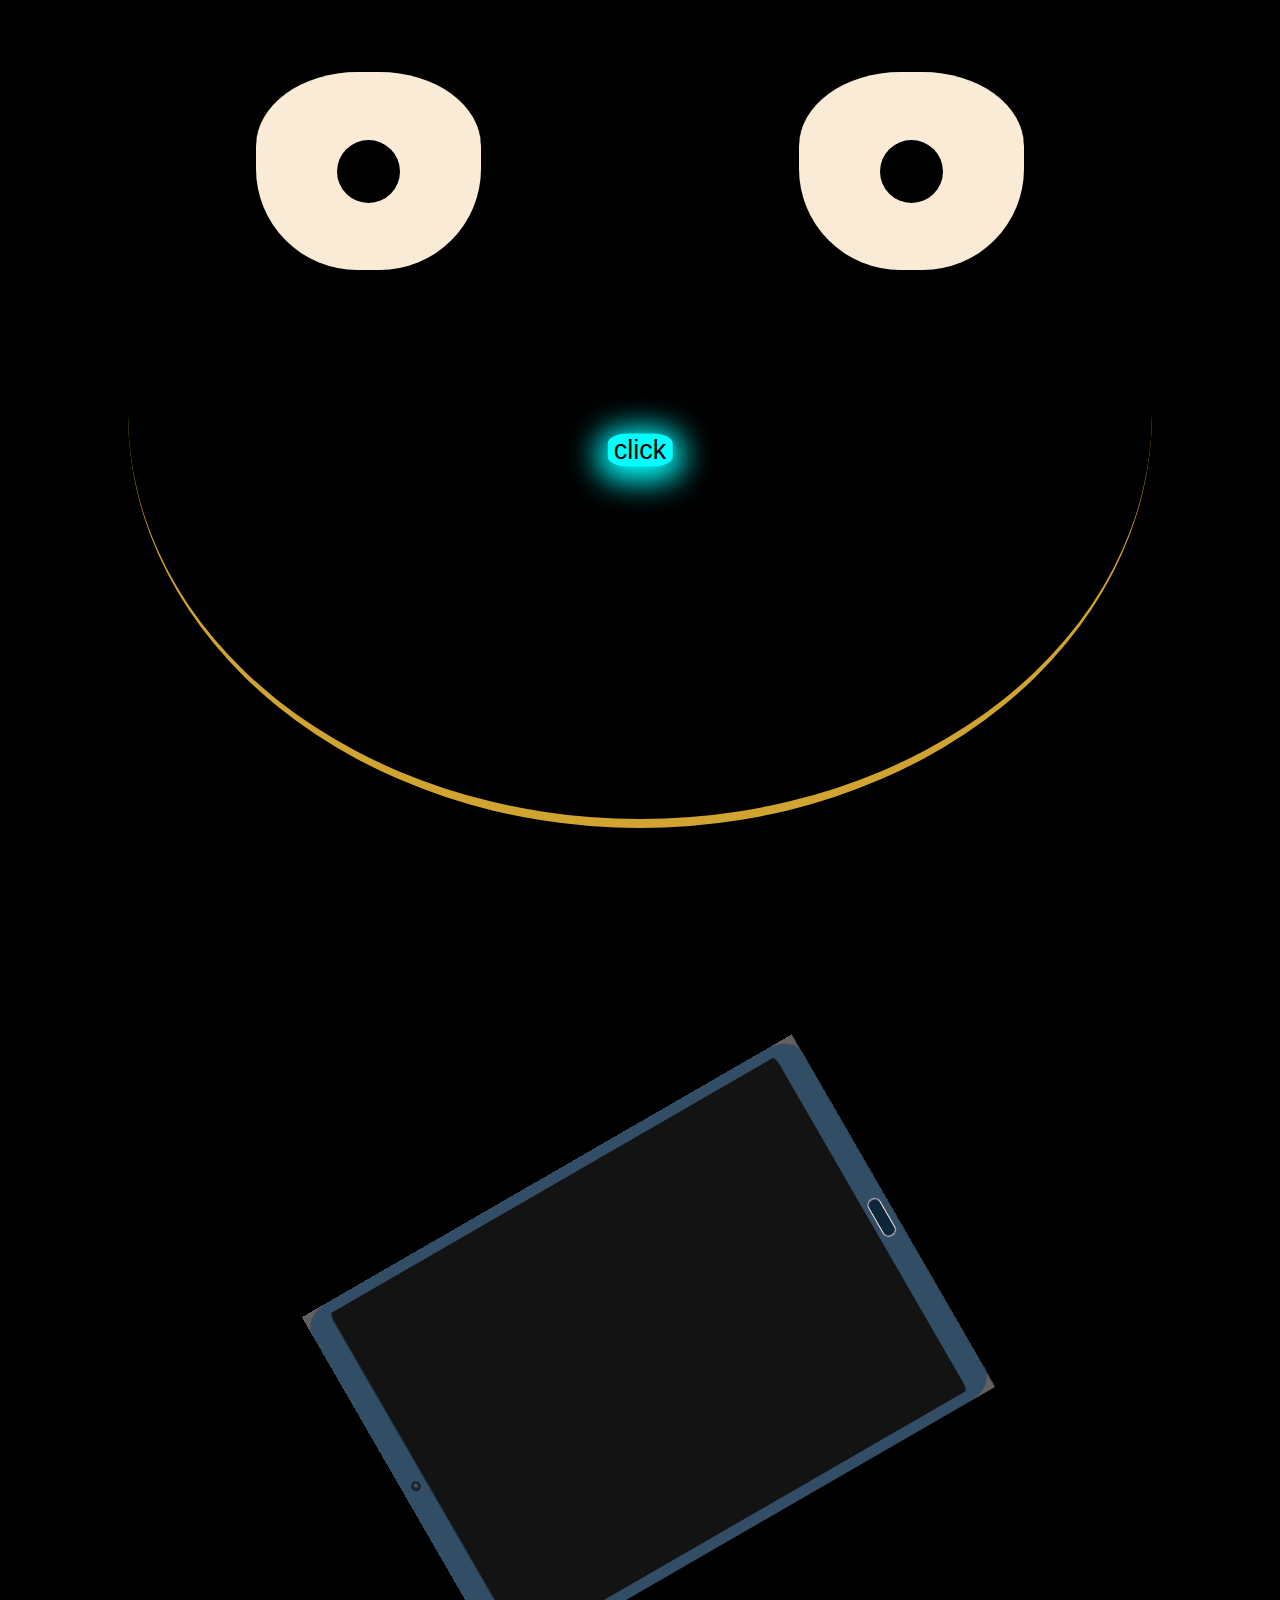
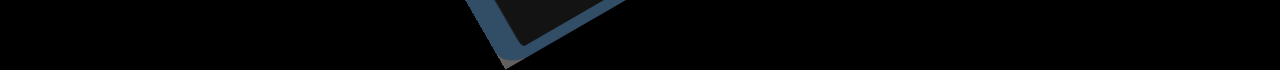
==== commit dac34924: "updated all minified files along with porjects section while deleting dead  projects in the project " ====
--- a/protfolioMinifiedToUpload/index.html
+++ b/protfolioMinifiedToUpload/index.html
@@ -1,2 +1,2 @@
-<!DOCTYPE html><html lang="en"><head><meta charset="UTF-8"><meta http-equiv="X-UA-Compatible" content="IE=edge"><meta name="viewport" content="width=device-width,initial-scale=1"><title>Document</title><link rel="stylesheet" href="welcome.min.css"><link rel="stylesheet" href="main.min.css"><link rel="stylesheet" href="mediaQuery.min.css"></head><body><div><p><br>looks best on 16:9 ratio display</p></div><section><section id="backgroundWall"><!-- academic section starts form here  --><div id="academicSection"><img id="academicPanel" src="images/others/academicSection1.jpg" alt=""><div id="academicCertificates"><div id="bscDegree" class="certificateWithPdf"><img src="images/AcademicCertificates/WeifangBSC_page-0001.jpg" alt=""> <img src="images/AcademicCertificates/WeifangUniversity_page-0001.jpg" alt=""></div><div id="hscDegree" class="certificateWithPdf"><img src="images/AcademicCertificates/hsc.jpg" alt=""></div><div id="sscDegree" class="certificateWithPdf"><img src="images/AcademicCertificates/ssc.jpg" alt=""></div><div class="glassHolder"></div><div class="glassHolder"></div><div class="glassHolder"></div><div class="glassHolder"></div><!-- this div filter used to create the dark room effect for this specific part --></div><div class="sectionFilter"></div></div><!-- medels section starts form here  --><div id="madels"><img id="swimmingMadels" class="madelsOnHanger" src="images/madels/madelHolders/SwimmingMadels.svg" alt=""> <img id="caromMadels" class="madelsOnHanger" src="images/madels/madelHolders/CaromMadels.svg" alt=""> <img id="cricketMadels" class="SingleMadelsOnHanger" src="images/madels/madelHolders/CricketMadels.svg" alt=""> <img id="soccerMadels" class="SingleMadelsOnHanger" src="images/madels/madelHolders/SoccerMadels.svg" alt=""> <img id="volleyballMadels" class="SingleMadelsOnHanger" src="images/madels/madelHolders/VolleyMadels.svg" alt=""> <img id="athleticsMadels" class="SingleMadelsOnHanger" src="images/madels/madelHolders/AthleticsMadels.svg" alt=""><div id="competitiveCertificate"><div><div class="certificateWithPdf"><img src="images/AcademicCertificates/mathOlympiad.jpg" alt=""></div><div class="certificateWithPdf"><img src="images/AcademicCertificates/paperCuttingMarked.jpg" alt=""></div></div><div id="certificateHolder"></div><div id="screw"><img src="images/others/holderSecrew2.svg" alt=""> <img src="images/others/holderSecrew1.svg" alt=""></div></div><!-- this div filter used to create the dark room effect for this specific part --><div class="sectionFilter"></div></div><!-- certificateres section starts form here  --><div id="courseCertificates"><!-- 1 --><div class="certificate certificateWithPdf"><img src="images/certificatesJPG/bd938831-c0d7-41e7-a7f4-aaaa2e38d29e_page-0001.jpg" alt=""></div><!-- 2 --><div class="certificate certificateWithPdf"><img src="images/certificatesJPG/Coursera google technical support fundamentals_page-0001.jpg" alt=""></div><!-- 3 --><div class="certificate certificateWithPdf"><img src="images/certificatesJPG/Coursera Bits and Bytes of computer networking_page-0001.jpg" alt=""></div><!-- 4 --><div class="certificate certificateWithPdf"><img src="images/certificatesJPG/coursera operating system and you   become a power user_page-0001.jpg" alt=""></div><!-- 5 --><div class="certificate certificateWithPdf"><img src="images/certificatesJPG/Coursera system admin_page-0001.jpg" alt=""></div><!-- 6 --><div class="certificate pennUniversityCertificate certificateWithPdf"><img src="images/certificatesJPG/computer thinking for problem solving_page-0001.jpg" alt=""></div><!-- 7 --><div class="certificate certificateWithPdf"><img src="images/certificatesJPG/Coursera key technologies for business_page-0001.jpg" alt=""></div><!-- 8 --><div class="certificate certificateWithPdf"><img src="images/certificatesJPG/Coursera introduction to artificial intelligence_page-0001.jpg" alt=""></div><!-- 9 --><div class="certificate certificateWithPdf"><img src="images/certificatesJPG/Coursera introduction to cloud computing_page-0001.jpg" alt=""></div><!-- 10 --><div class="certificate certificateWithPdf"><img src="images/certificatesJPG/Coursera What is data science_page-0001 (1).jpg" alt=""></div><!-- 11 --><!-- 12 --><div class="certificate duekUniversityCertificate certificateWithPdf"><img src="images/certificatesJPG/Coursera math for ml_page-0001.jpg" alt=""></div><!-- 13 --><div class="certificate deeplearningCertificate certificateWithPdf"><img src="images/certificatesJPG/Coursera neural network and deep learning_page-0001.jpg" alt=""></div><div class="certificate ielts certificateWithPdf"><img src="images/AcademicCertificates/ielts.jpg" alt=""></div><!-- 14 --><div class="certificate ielts certificateWithPdf"><img src="images/certificatesJPG/Coursera-it-support_page-0001.jpg" alt=""></div><!-- this div filter used to create the dark room effect for this specific part --><div class="sectionFilter"></div></div><div id="backWallJointPart"></div></section><!-- standing fan secton  --><section class="middleRow"><div id="ac"><img src="images/Ac/airConditionar.svg" alt=""><div id="acVent"><div class="ventPlate"></div><div class="ventPlate"></div><div class="ventPlate"></div><div class="ventPlate"></div><div class="ventPlate"></div><div class="ventPlate"></div></div><div id="acLight"></div></div><div id="momSisDiv"><div id="momHoveringDiv"><div class="dialogue"><p>He says nowadays computer can do everything !! can it ?</p></div></div><img id="momOnSofaImg" src="images/sittingWoman/MainImages-sittingOnSofaImages/momOnSofa.svg" alt=""> <img id="sisImg" src="images/sittingWoman/MainImages-sittingOnSofaImages/sis.svg" alt=""><div class="dialogue sisD"><p>Everyone loves him. Don't see a reason why you won't ...</p></div></div></section><!-- sitting body and chair section  --><section id="characterSection"><img id="chair" src="images/others/chair.svg" alt=""><div id="character"><div id="bodyParts"><img id="body" src="images/character/body2.svg" alt=""><div id="wools" class="acOn"><img class="wool" src="images/character/wool2.svg" alt=""> <img class="wool" src="images/character/wool.svg" alt=""></div></div><div id="faceParts"><img id="hair" class="acOn" src="images/character/hair.svg" alt=""> <img id="face" src="images/character/faceWithHair.svg" alt=""><div id="smile"><!-- <img  src="images/character/normalSmile.svg" alt=""> --></div><div class="eyes"><div class="eye"></div><div class="eye"></div></div></div></div></section><!-- frontTable drawing here  --><section id="tableSection"><!-- table formation form here  --><div id="table"><!-- floating circle when hovered overed the file  --><div id="circle1" class="floatingCircle"></div><div id="circle2" class="floatingCircle"></div><div id="circle3" class="floatingCircle"></div></div><div id="tableBottom"></div><div id="tableLegs"><div class="tableLeg"></div><div class="tableLeg"></div></div><!-- position and designation holder  --><div id="leftDesignation" class="designation"></div><div id="middleDesignation" class="designation"></div><div id="rightDesignation" class="designation"></div><!-- tools section to show what tools I use  --><div id="tools"><!-- all tools I am comfortable with will come here  --><div id="allTools"><img src="images/tools/python-seeklogo.com.svg" alt=""> <img src="images/tools/html.svg" alt=""> <img src="images/tools/css3.svg" alt=""> <img src="images/tools/tailwind-css.svg" alt=""> <img src="images/tools/bootstrap.svg" alt=""> <img src="images/tools/javascript.svg" alt=""> <img src="images/tools/react.svg" alt=""> <img src="images/tools/react-router.svg" alt=""> <img src="images/tools/nodejs.svg" alt=""> <img src="images/tools/express-js.svg" alt=""> <img src="images/tools/mongodb.svg" alt=""> <img src="images/tools/daisy.svg" alt=""> <img src="images/tools/material-ui.svg" alt=""> <img src="images/tools/git.svg" alt=""> <img src="images/tools/github.svg" alt=""> <img src="images/tools/adobe-xd.svg" alt=""> <img src="images/tools/adobe-photoshop.svg" alt=""> <img src="images/tools/figma.svg" alt=""> <img src="images/tools/firebase.svg" alt=""> <img src="images/tools/heroku.svg" alt=""> <img src="images/tools/netlify.svg" alt=""> <img src="images/tools/blender-3d.svg" alt=""> <img src="images/tools/visual-studio-code.svg" alt=""> <img src="images/tools/pycharm.svg" alt=""> <img src="images/tools/jupyter.svg" alt=""> <img src="images/tools/adobe-premiere-pro.svg" alt=""></div><!-- pen holder image in layers  --> <img class="penHolder" src="images/tableProducts/penholderBack.svg" alt=""> <img id="allToolsSvg" class="penHolder" src="images/tools/allTools.svg" alt=""> <img class="penHolder" src="images/tableProducts/penholderFront.svg" alt=""></div><!-- file with all my informations  --><div id="file"><div id="upperFile"><h2>The<br>FILE</h2><div id="fileShine"></div></div><div id="joiningPart"><div></div></div><!-- file page  --><div id="filePages"><p id="lastPageMsg">Thank you very much<br>for you patience and wish you best of luck<br><br>from: <span id="signature">md. Antor</span><br><span id="signDate"><script>document.write(new Date().toLocaleDateString());</script></span></p><div><div id="memories" class="pageContent"><p>"Some lessons are learned from life, not books."</p><div id="memoriesImg"><figure><img src="../images/imagesForFile/coOpPic/ai project.jpg" alt=""><figcaption>Computer-vison club</figcaption></figure><figure><img src="../images/imagesForFile/coOpPic/chinese festival.jpg 2.jpg" alt=""><figcaption>Chinese Dragon-boat festival</figcaption></figure><figure><img src="../images/imagesForFile/coOpPic/cultural program img.jpg" alt=""><figcaption>Performing in festival</figcaption></figure><figure><img src="../images/imagesForFile/coOpPic/football competition.jpg" alt=""><figcaption>International soccer team</figcaption></figure><figure><img src="../images/imagesForFile/coOpPic/graduationCeremony.jpg" alt=""><figcaption>Graduation moment with leader</figcaption></figure><figure><img src="../images/imagesForFile/coOpPic/with foreigners.jpg" alt=""><figcaption>Handsome friends from Africa</figcaption></figure><figure><img src="../images/imagesForFile/coOpPic/msck.jpg" alt=""><figcaption>Military school drill</figcaption></figure><figure><img src="../images/imagesForFile/coOpPic/voleyball competition.jpg" alt=""><figcaption>International volleyball team</figcaption></figure></div><h2>Memories</h2></div></div><div><div id="resumePage" class="pageContent"><h2>CV</h2><button><a href="images/CV-MdAntor.pdf" download>Download</a></button><div id="resume"><img src="../images/imagesForFile/resume.jpg" alt=""></div></div></div><div><div id="projectsPage" class="pageContent"><h2>Projects</h2><div class="projectOnPage"><a href="" target="_blank"><img src="images/tableProducts/projects/protfolio.jpg" alt=""></a><ul><li>An uncommon PROTFOLIO site attempt</li><li>Multi-layer website using only html, css and js</li><li>Understanding how Single page application like: React / Angular could helped</li><li>used backend and mail without reloading</li></ul></div><div class="projectOnPage"><ul><li>A motor tools supplying site to customer</li><li>Show and hide path based on authentication</li><li>Data stored and provided using authN and authZ</li><li><a href="https://github.com/Antor1155/service-providing-company-client-side-assignment-12" target="_blank">GitHub Client-side</a> <a href="https://github.com/Antor1155/-service-providing-company-backend-server-side-assignment-12" target="_blank">GitHub server-side</a></li></ul><a href="https://finalwarehouse-4650b.web.app/" target="_blank"><img src="images/tableProducts/projects/alexTools.jpg" alt=""></a></div><div class="projectOnPage"><a href="https://warehouse-734e0.web.app/" target="_blank"><img src="images/tableProducts/projects/foodFirst.jpg" alt=""></a><ul><li>A restaurant warehouse Management site</li><li>JWT token for authZ with firebase authN</li><li>React js, mongoDb database with express-js</li><li><a href="https://github.com/Antor1155/warehouse-management-client-side-assignment11" target="_blank">GitHub Client-side</a> <a href="https://github.com/Antor1155/warehouse-management-backendServer-side-assignment11" target="_blank">GitHub server-side</a></li></ul></div><div class="projectOnPage"><ul><li>An independent photographer's website</li><li>Login system with google-authentication</li><li>Place order to contact the photographer</li><li><a href="https://github.com/Antor1155/Independent-service-provider-assignmetn10" target="_blank">GitHub link</a></li></ul><a href="https://independent-photographer-726fa.web.app/" target="_blank"><img src="images/tableProducts/projects/alpha'sPpalace.jpg" alt=""></a></div></div></div><div><div id="skills" class="pageContent"><h3>Education and Skills</h3><div id="skillsTop"><div id="schools"><label>Bachalor's Degree:</label><p>Weifang University of Science and Technologies, China</p><label>College and Middle-school Degree:</label><p>Military Collegiate School Khulna, Bangladesh</p></div><div id="indicator"><li>Skills</li><li>Courses</li><li>Academic</li></div></div><div id="skillsBottom"><div id="mathAndOthers"><label>Computational Thinking for Problem Solving by Penn</label><div id="gITsupport"><div id="webdevByPh"><label>Complete Web-Development<br>by Programmign Hero</label><ul><li>Html</li><li>CSS</li><li>Bootstrap</li><li>Tailwind</li><li>Javascript</li><li>React</li><li>Firebase</li><li>Heroku</li><li>JWT</li><li>node js</li><li>Express JS</li><li>mongoDb</li><li>Git</li><li>photoshop</li><li>Figma</li></ul></div><ul><li>Hashing</li><li>Encrypting</li><li>Networking</li><li>Operating System</li><li>Trouble shoothing</li><li>Technical Support</li><li>Remote connection</li><li>Computer structure</li><li>python</li></ul><label>Google IT Support Specialist</label></div><label>Data Science Math Skills by Duke University</label> <label>Neural Networks and Deep Learning by DeepLearnig.AI</label></div><label>Key technologies for Business by IBM</label></div></div></div><div><div id="aboutMe" class="pageContent"><div id="aboutMeTop"><img src="images/imagesForFile/Antor passport size photo.jpg" alt=""><div><h2>About me</h2><p><span>I am a Web-developer with IT SUPPORT knowledge and Computer Science background. </span>Am from a suburb in Bangladesh but in search of knowledge have been in different locality, provinces and countries. Being in different places actually gave me the inspiration about being web-developer and computer person to be in all places at once using web apps.</p></div></div><img id="tape" src="images/imagesForFile/tape.svg" alt=""><div id="aboutMeBottom"><div><img class="smImg" src="images/imagesForFile/militaryImg.jpg" alt=""><p>Studied middle school and college in a MILITARY operated residential School, Which tought me <q>Self descipline is the fist step toward success</q></p></div><div><p>Uvinersity life in China gave me opportunity to make friends with people from different countries, cultures and background .</p><img class="smImg" src="images/imagesForFile/chineseFestival.jpg" alt=""></div><div><img class="smImg" src="images/imagesForFile/voleyball competition.jpg" alt=""><p>And sports tought: <q>success is all about team work. If team wins, you win and indivisual fails, team fails.</q></p></div><!-- <img class="smImg" src="images/imagesForFile/chineseFestival.jpg" alt="">
-                            <img class="smImg" src="images/imagesForFile/voleyball competition.jpg" alt="">                            --></div></div></div></div><div id="lowerFile"><!-- file buttons  --><div id="nextBtn"><p>Next</p></div><div id="previousBtn"><p>Previous</p></div><div id="closeBtn"><p>Close</p></div></div></div><!-- projects Board  --><div id="projectBoard"><div id="paperOfClipBoard"><h2>Projects</h2><div id="projects"><div class="project"><!-- <a href="" target="_blank"> --><figure><img src="images/tableProducts/projects/protfolio.jpg" alt=""><figcaption>Protfolio</figcaption></figure><!-- </a> --></div><div class="project"><!-- <a href="https://finalwarehouse-4650b.web.app/" target="_blank"> --><figure><img src="images/tableProducts/projects/alexTools.jpg" alt=""><figcaption>AlexTools</figcaption></figure><!-- </a> --></div><div class="project"><!-- <a href="https://independent-photographer-726fa.web.app/" target="_blank"> --><figure><img src="images/tableProducts/projects/alpha'sPpalace.jpg" alt=""><figcaption>alpha'sPpalace</figcaption></figure><!-- </a> --></div><div class="project"><!-- <a href="https://warehouse-734e0.web.app/" target="_blank"> --><figure><img src="images/tableProducts/projects/foodFirst.jpg" alt=""><figcaption>Food First</figcaption></figure><!-- </a> --></div></div></div><img id="clipOfBoard" src="images/tableProducts/clipOfBoard.svg" alt=""></div><!-- mail box  --><div id="mail"><form onsubmit="sendMail(event)"><!-- <label for="to">To:</label> --> <input type="email" name="from" placeholder="from: " required> <input type="email" name="to" value="to: md.antor1155@gmail.com" disabled> <input type="text" name="subject" placeholder="subject:" id="" required> <textarea name="mail" id="" placeholder="mail" rows="3" required></textarea> <button type="submit">submit</button></form></div><!-- fb link  --><div id="fbLink"><img id="pencil" src="images/tableProducts/pencil.svg" alt=""> <img id="eraser" src="images/tableProducts/eraser.svg" alt=""> <img id="sharpner" src="images/tableProducts/sharpener.svg" alt=""> <img id="spectacles" src="images/tableProducts/spectacles.svg" alt=""><div class="socialLogo"></div></div><!-- git pad with github link  --><div id="gitPad"><div class="socialLogo"></div></div><!-- linked in link with cup  --><div id="cupHolder"></div><div id="linkedInCup"><img class="coffeeSmoke" src="images/tableProducts/smoke3.svg" alt=""> <img class="coffeeSmoke" src="images/tableProducts/smoke2.svg" alt=""><div class="socialLogo"></div></div></section><!-- section showing pdf files of all certificate  --><section id="pdfSection"><div id="certificatePdf"></div><div id="pdfCamera"></div><!-- <div id="pdfCloseButton"></div> --> <button id="pdfCloseButton" onclick="removePdf()"></button></section><section id="welcomeSection"><!-- welcome text masked  --><div class="maskedContainer"><div id="leftToRightFirst"></div><div class="rtl"><div></div></div><div id="leftToRightSecond"></div></div><!-- barcode image  --> <img id="codedImg" src="images/welcomeSectionImages/qr-code.svg" alt=""><p id="codedImgAlert">Copied to clipboard !!</p><!-- context section to mention different contribution --><div id="context"><h5>Developed by</h5><h5>Animated by</h5><h5>Tested by</h5></div><div id="contextSecond"><h5>Imagined by</h5><h5>Directed by</h5><h5>Designed by</h5></div></section><section id="loader"><div id="loadFigure"></div><div id="loadEyes"><div><div></div></div><div><div></div></div></div><div id="loadingText"><div><p>loading...</p><div id="loadingProgress"><div></div></div></div><button>click</button></div></section></section><!-- this section only shows when the oriantation is potraite  --><section id="orientationDetector"><div><img src="images/others/giphy.gif" alt=""></div></section><script async src="main.min.js"></script></body></html>+<!DOCTYPE html><html lang="en"><head><meta charset="UTF-8"><meta http-equiv="X-UA-Compatible" content="IE=edge"><meta name="viewport" content="width=device-width,initial-scale=1"><title>md-Antor's-protfolio</title><link rel="shortcut icon" href="images/favicon.ico" type="image/x-icon"><link rel="stylesheet" href="welcome.min.css"><link rel="stylesheet" href="main.min.css"><link rel="stylesheet" href="mediaQuery.min.css"></head><body><!-- only shown on 4:3 aspect ratio display  --><div><p><br>looks best on 16:9 ratio display</p></div><!-- this section only shows when the oriantation is potraite  --><section id="orientationDetector"><div><img src="images/others/giphy.gif" alt=""></div></section><section><section id="backgroundWall"><!-- academic section starts form here  --><div id="academicSection"><img id="academicPanel" src="images/others/academicSection1.jpg" alt=""><div id="academicCertificates"><div id="bscDegree" class="certificateWithPdf"><img src="images/AcademicCertificates/WeifangBSC_page-0001.jpg" alt=""> <img src="images/AcademicCertificates/WeifangUniversity_page-0001.jpg" alt=""></div><div id="hscDegree" class="certificateWithPdf"><img src="images/AcademicCertificates/hsc.jpg" alt=""></div><div id="sscDegree" class="certificateWithPdf"><img src="images/AcademicCertificates/ssc.jpg" alt=""></div><div class="glassHolder"></div><div class="glassHolder"></div><div class="glassHolder"></div><div class="glassHolder"></div><!-- this div filter used to create the dark room effect for this specific part --></div><div class="sectionFilter"></div></div><!-- medels section starts form here  --><div id="madels"><img id="swimmingMadels" class="madelsOnHanger" src="images/madels/madelHolders/SwimmingMadels.svg" alt=""> <img id="caromMadels" class="madelsOnHanger" src="images/madels/madelHolders/CaromMadels.svg" alt=""> <img id="cricketMadels" class="SingleMadelsOnHanger" src="images/madels/madelHolders/CricketMadels.svg" alt=""> <img id="soccerMadels" class="SingleMadelsOnHanger" src="images/madels/madelHolders/SoccerMadels.svg" alt=""> <img id="volleyballMadels" class="SingleMadelsOnHanger" src="images/madels/madelHolders/VolleyMadels.svg" alt=""> <img id="athleticsMadels" class="SingleMadelsOnHanger" src="images/madels/madelHolders/AthleticsMadels.svg" alt=""><div id="competitiveCertificate"><div><div class="certificateWithPdf"><img src="images/AcademicCertificates/mathOlympiad.jpg" alt=""></div><div class="certificateWithPdf"><img src="images/AcademicCertificates/paperCuttingMarked.jpg" alt=""></div></div><div id="certificateHolder"></div><div id="screw"><img src="images/others/holderSecrew2.svg" alt=""> <img src="images/others/holderSecrew1.svg" alt=""></div></div><!-- this div filter used to create the dark room effect for this specific part --><div class="sectionFilter"></div></div><!-- certificateres section starts form here  --><div id="courseCertificates"><!-- 1 --><div class="certificate certificateWithPdf"><img src="images/certificatesJPG/bd938831-c0d7-41e7-a7f4-aaaa2e38d29e_page-0001.jpg" alt=""></div><!-- 2 --><div class="certificate certificateWithPdf"><img src="images/certificatesJPG/Coursera google technical support fundamentals_page-0001.jpg" alt=""></div><!-- 3 --><div class="certificate certificateWithPdf"><img src="images/certificatesJPG/Coursera Bits and Bytes of computer networking_page-0001.jpg" alt=""></div><!-- 4 --><div class="certificate certificateWithPdf"><img src="images/certificatesJPG/coursera operating system and you   become a power user_page-0001.jpg" alt=""></div><!-- 5 --><div class="certificate certificateWithPdf"><img src="images/certificatesJPG/Coursera system admin_page-0001.jpg" alt=""></div><!-- 6 --><div class="certificate pennUniversityCertificate certificateWithPdf"><img src="images/certificatesJPG/computer thinking for problem solving_page-0001.jpg" alt=""></div><!-- 7 --><div class="certificate certificateWithPdf"><img src="images/certificatesJPG/Coursera key technologies for business_page-0001.jpg" alt=""></div><!-- 8 --><div class="certificate certificateWithPdf"><img src="images/certificatesJPG/Coursera introduction to artificial intelligence_page-0001.jpg" alt=""></div><!-- 9 --><div class="certificate certificateWithPdf"><img src="images/certificatesJPG/Coursera introduction to cloud computing_page-0001.jpg" alt=""></div><!-- 10 --><div class="certificate certificateWithPdf"><img src="images/certificatesJPG/Coursera What is data science_page-0001 (1).jpg" alt=""></div><!-- 11 --><!-- 12 --><div class="certificate duekUniversityCertificate certificateWithPdf"><img src="images/certificatesJPG/Coursera math for ml_page-0001.jpg" alt=""></div><!-- 13 --><div class="certificate deeplearningCertificate certificateWithPdf"><img src="images/certificatesJPG/Coursera neural network and deep learning_page-0001.jpg" alt=""></div><div class="certificate ielts certificateWithPdf"><img src="images/AcademicCertificates/ielts.jpg" alt=""></div><!-- 14 --><div class="certificate ielts certificateWithPdf"><img src="images/certificatesJPG/Coursera-it-support_page-0001.jpg" alt=""></div><!-- this div filter used to create the dark room effect for this specific part --><div class="sectionFilter"></div></div><div id="backWallJointPart"></div></section><!-- standing fan secton  --><section class="middleRow"><div id="ac"><img src="images/Ac/airConditionar.svg" alt=""><div id="acVent"><div class="ventPlate"></div><div class="ventPlate"></div><div class="ventPlate"></div><div class="ventPlate"></div><div class="ventPlate"></div><div class="ventPlate"></div></div><div id="acLight"></div></div><div id="momSisDiv"><div id="momHoveringDiv"><div class="dialogue"><p>He says nowadays computer can do everything !! can it ?</p></div></div><img id="momOnSofaImg" src="images/sittingWoman/MainImages-sittingOnSofaImages/momOnSofa.svg" alt=""> <img id="sisImg" src="images/sittingWoman/MainImages-sittingOnSofaImages/sis.svg" alt=""><div class="dialogue sisD"><p>Everyone loves him. Don't see a reason why you won't ...</p></div></div></section><!-- sitting body and chair section  --><section id="characterSection"><img id="chair" src="images/others/chair.svg" alt=""><div id="character"><div id="bodyParts"><img id="body" src="images/character/body2.svg" alt=""><div id="wools" class="acOn"><img class="wool" src="images/character/wool2.svg" alt=""> <img class="wool" src="images/character/wool.svg" alt=""></div></div><div id="faceParts"><img id="hair" class="acOn" src="images/character/hair.svg" alt=""> <img id="face" src="images/character/faceWithHair.svg" alt=""><div id="smile"><!-- <img  src="images/character/normalSmile.svg" alt=""> --></div><div class="eyes"><div class="eye"></div><div class="eye"></div></div></div></div></section><!-- frontTable drawing here  --><section id="tableSection"><!-- table formation form here  --><div id="table"><!-- floating circle when hovered overed the file  --><div id="circle1" class="floatingCircle"></div><div id="circle2" class="floatingCircle"></div><div id="circle3" class="floatingCircle"></div></div><div id="tableBottom"></div><div id="tableLegs"><div class="tableLeg"></div><div class="tableLeg"></div></div><!-- position and designation holder  --><div id="leftDesignation" class="designation"></div><div id="middleDesignation" class="designation"></div><div id="rightDesignation" class="designation"></div><!-- tools section to show what tools I use  --><div id="tools"><!-- all tools I am comfortable with will come here  --><div id="allTools"><img src="images/tools/python-seeklogo.com.svg" alt=""> <img src="images/tools/html.svg" alt=""> <img src="images/tools/css3.svg" alt=""> <img src="images/tools/tailwind-css.svg" alt=""> <img src="images/tools/bootstrap.svg" alt=""> <img src="images/tools/javascript.svg" alt=""> <img src="images/tools/react.svg" alt=""> <img src="images/tools/react-router.svg" alt=""> <img src="images/tools/nodejs.svg" alt=""> <img src="images/tools/express-js.svg" alt=""> <img src="images/tools/mongodb.svg" alt=""> <img src="images/tools/daisy.svg" alt=""> <img src="images/tools/material-ui.svg" alt=""> <img src="images/tools/git.svg" alt=""> <img src="images/tools/github.svg" alt=""> <img src="images/tools/adobe-xd.svg" alt=""> <img src="images/tools/adobe-photoshop.svg" alt=""> <img src="images/tools/figma.svg" alt=""> <img src="images/tools/firebase.svg" alt=""> <img src="images/tools/heroku.svg" alt=""> <img src="images/tools/netlify.svg" alt=""> <img src="images/tools/blender-3d.svg" alt=""> <img src="images/tools/visual-studio-code.svg" alt=""> <img src="images/tools/pycharm.svg" alt=""> <img src="images/tools/jupyter.svg" alt=""> <img src="images/tools/adobe-premiere-pro.svg" alt=""></div><!-- pen holder image in layers  --> <img class="penHolder" src="images/tableProducts/penholderBack.svg" alt=""> <img id="allToolsSvg" class="penHolder" src="images/tools/allTools.svg" alt=""> <img class="penHolder" src="images/tableProducts/penholderFront.svg" alt=""></div><!-- file with all my informations  --><div id="file"><div id="upperFile"><h2>The<br>FILE</h2><div id="fileShine"></div></div><div id="joiningPart"><div></div></div><!-- file page  --><div id="filePages"><p id="lastPageMsg">Thank you very much<br>for you patience and wish you best of luck<br><br>from: <span id="signature">md. Antor</span><br><span id="signDate"><script>document.write((new Date).toLocaleDateString())</script></span></p><section id="esterEgg"><img src="images/imagesForFile/esterEgg.png" alt=""><p>:Console:</p></section><div><div id="memories" class="pageContent"><p>"Some lessons are learned from life, not books."</p><div id="memoriesImg"><figure><img src="../images/imagesForFile/coOpPic/aiProject.jpg" alt=""><figcaption>Computer-vison club</figcaption></figure><figure><img src="../images/imagesForFile/coOpPic/chineseFestival.jpg" alt=""><figcaption>Chinese Dragon-boat festival</figcaption></figure><figure><img src="../images/imagesForFile/coOpPic/culturalProgram.jpg" alt=""><figcaption>Performing in festival</figcaption></figure><figure><img src="../images/imagesForFile/coOpPic/footballCompetition.jpg" alt=""><figcaption>International soccer team</figcaption></figure><figure><img src="../images/imagesForFile/coOpPic/graduationCeremony.jpg" alt=""><figcaption>Graduation moment with leader</figcaption></figure><figure><img src="../images/imagesForFile/coOpPic/withForeigners.jpg" alt=""><figcaption>Handsome friends from Africa</figcaption></figure><figure><img src="../images/imagesForFile/coOpPic/msck.jpg" alt=""><figcaption>Military school drill</figcaption></figure><figure><img src="../images/imagesForFile/coOpPic/voleyballCompetition.jpg" alt=""><figcaption>International volleyball team</figcaption></figure></div><h2>Memories</h2></div></div><div><div id="resumePage" class="pageContent"><h2>Resume</h2><button><a href="images/CV-MdAntor.pdf" download>Download</a></button><div id="resume"><img src="../images/imagesForFile/resume.jpg" alt=""></div></div></div><div><div id="projectsPage" class="pageContent"><h2>Projects</h2><div class="projectOnPage"><a href="" target="_blank"><img src="images/tableProducts/projects/protfolio.jpg" alt=""></a><ul><li>An uncommon PROTFOLIO site attempt</li><li>Multi-layer website using only html, css and js</li><li>Understanding how Single page application like: React / Angular could helped</li><li>used backend and mail without reloading</li></ul></div><!-- this portion is updated with news feed webstie  --><div class="projectOnPage"><ul><li>News feed website with react</li><li>Responsive website to show news .</li><li>Theme : dark and light provided</li><li>Public news api to source news in JSON format</li><li><a href="https://github.com/Antor1155/React_news_webstie" target="_blank">GitHub Client-side</a></li></ul><a href="https://newsfromantor.netlify.app/" target="_blank"><img src="images/tableProducts/projects/newsfeed.png" alt=""></a></div><div class="projectOnPage"><a href="https://warehouse-734e0.web.app/" target="_blank"><img src="images/tableProducts/projects/foodFirst.jpg" alt=""></a><ul><li>A restaurant warehouse Management site</li><li>JWT token for authZ with firebase authN</li><li>React js, mongoDb database with express-js</li><li><a href="https://github.com/Antor1155/warehouse-management-client-side-assignment11" target="_blank">GitHub Client-side</a> <a href="https://github.com/Antor1155/warehouse-management-backendServer-side-assignment11" target="_blank">GitHub server-side</a></li></ul></div><div class="projectOnPage"><ul><li>An independent photographer's website</li><li>Login system with google-authentication</li><li>Place order to contact the photographer</li><li><a href="https://github.com/Antor1155/Independent-service-provider-assignmetn10" target="_blank">GitHub link</a></li></ul><a href="https://independent-photographer-726fa.web.app/" target="_blank"><img src="images/tableProducts/projects/alpha'sPpalace.jpg" alt=""></a></div></div></div><div><div id="skills" class="pageContent"><h3>Education and Skills</h3><div id="skillsTop"><div id="schools"><label>Bachalor's Degree:</label><p>Weifang University of Science and Technologies, China</p><label>College and Middle-school Degree:</label><p>Military Collegiate School Khulna, Bangladesh</p></div><div id="indicator"><li>Skills</li><li>Courses</li><li>Academic</li></div></div><div id="skillsBottom"><div id="mathAndOthers"><label>Computational Thinking for Problem Solving by Penn</label><div id="gITsupport"><div id="webdevByPh"><label>Complete Web-Development<br>by Programmign Hero</label><ul><li>Html</li><li>CSS</li><li>Bootstrap</li><li>Tailwind</li><li>Javascript</li><li>React</li><li>Firebase</li><li>Heroku</li><li>JWT</li><li>node js</li><li>Express JS</li><li>mongoDb</li><li>Git</li><li>photoshop</li><li>Figma</li></ul></div><ul><li>Hashing</li><li>Encrypting</li><li>Networking</li><li>Operating System</li><li>Trouble shoothing</li><li>Technical Support</li><li>Remote connection</li><li>Computer structure</li><li>python</li></ul><label>Google IT Support Specialist</label></div><label>Data Science Math Skills by Duke University</label> <label>Neural Networks and Deep Learning by DeepLearnig.AI</label></div><label>Key technologies for Business by IBM</label></div></div></div><div><div id="aboutMe" class="pageContent"><div id="aboutMeTop"><img src="images/imagesForFile/Antor passport size photo.jpg" alt=""><div><h2>About me</h2><p><span>I am a Web-developer with IT SUPPORT knowledge and Computer Science background. </span>Am from a suburb in Bangladesh but in search of knowledge have been in different locality, provinces and countries. Being in different places actually gave me the inspiration about being web-developer and computer person to be in all places at once using web apps.</p></div></div><img id="tape" src="images/imagesForFile/tape.svg" alt=""><div id="aboutMeBottom"><div><img class="smImg" src="images/imagesForFile/military.jpg" alt=""><p>Studied middle school and college in a MILITARY operated residential School, Which tought me <q>Self descipline is the fist step toward success</q></p></div><div><p>Uvinersity life in China gave me opportunity to make friends with people from different countries, cultures and background .</p><img class="smImg" src="images/imagesForFile/chineseFestival.jpg" alt=""></div><div><img class="smImg" src="images/imagesForFile/voleyball competition.jpg" alt=""><p>And sports tought: <q>success is all about team work. If team wins, you win and indivisual fails, team fails.</q></p></div><!-- <img class="smImg" src="images/imagesForFile/chineseFestival.jpg" alt="">
+                            <img class="smImg" src="images/imagesForFile/voleyball competition.jpg" alt="">                            --></div></div></div></div><div id="lowerFile"><!-- file buttons  --><div id="nextBtn"><p>Next</p></div><div id="previousBtn"><p>Previous</p></div><div id="closeBtn"><p>Close</p></div></div></div><!-- projects Board  --><div id="projectBoard"><div id="paperOfClipBoard"><h2>Projects</h2><div id="projects"><div class="project"><!-- <a href="" target="_blank"> --><figure><img src="images/tableProducts/projects/protfolio.jpg" alt=""><figcaption>Protfolio</figcaption></figure><!-- </a> --></div><div class="project"><!-- <a href="https://finalwarehouse-4650b.web.app/" target="_blank"> --><figure><img src="images/tableProducts/projects/newsfeed.png" alt=""><figcaption>NewsFeed</figcaption></figure><!-- </a> --></div><div class="project"><!-- <a href="https://independent-photographer-726fa.web.app/" target="_blank"> --><figure><img src="images/tableProducts/projects/alpha'sPpalace.jpg" alt=""><figcaption>alpha'sPpalace</figcaption></figure><!-- </a> --></div><div class="project"><!-- <a href="https://warehouse-734e0.web.app/" target="_blank"> --><figure><img src="images/tableProducts/projects/foodFirst.jpg" alt=""><figcaption>Food First</figcaption></figure><!-- </a> --></div></div></div><img id="clipOfBoard" src="images/tableProducts/clipOfBoard.svg" alt=""></div><!-- mail box  --><div id="mail"><form onsubmit="sendMail(event)"><!-- <label for="to">To:</label> --> <input type="email" name="from" placeholder="from: " required> <input type="email" name="to" value="to: md.antor1155@gmail.com" disabled> <input type="text" name="subject" placeholder="subject:" id="" required> <textarea name="mail" id="" placeholder="mail" rows="3" required></textarea> <button type="submit">submit</button></form></div><!-- fb link  --><div id="fbLink"><img id="pencil" src="images/tableProducts/pencil.svg" alt=""> <img id="eraser" src="images/tableProducts/eraser.svg" alt=""> <img id="sharpner" src="images/tableProducts/sharpener.svg" alt=""> <img id="spectacles" src="images/tableProducts/spectacles.svg" alt=""><div class="socialLogo"></div></div><!-- git pad with github link  --><div id="gitPad"><div class="socialLogo"></div></div><!-- linked in link with cup  --><div id="cupHolder"></div><div id="linkedInCup"><img class="coffeeSmoke" src="images/tableProducts/smoke3.svg" alt=""> <img class="coffeeSmoke" src="images/tableProducts/smoke2.svg" alt=""><div class="socialLogo"></div></div></section><!-- section showing pdf files of all certificate  --><section id="pdfSection"><div id="certificatePdf"></div><div id="pdfCamera"></div><!-- <div id="pdfCloseButton"></div> --> <button id="pdfCloseButton" onclick="removePdf()"></button></section><section id="welcomeSection"><!-- welcome text masked  --><div class="maskedContainer"><div id="leftToRightFirst"></div><div class="rtl"><div></div></div><div id="leftToRightSecond"></div></div><!-- barcode image  --> <img id="codedImg" src="images/welcomeSectionImages/qr-code.svg" alt=""><p id="codedImgAlert">Copied to clipboard !!</p><!-- context section to mention different contribution --><div id="context"><h5>Developed by</h5><h5>Animated by</h5><h5>Tested by</h5></div><div id="contextSecond"><h5>Imagined by</h5><h5>Directed by</h5><h5>Designed by</h5></div></section><section id="loader"><div id="loadFigure"></div><div id="loadEyes"><div><div></div></div><div><div></div></div></div><div id="loadingText"><div><p>loading...</p><div id="loadingProgress"><div></div></div></div><button>click</button></div></section></section><script async src="main.min.js"></script></body></html>--- a/protfolioMinifiedToUpload/main.min.css
+++ b/protfolioMinifiedToUpload/main.min.css
@@ -1 +1 @@
-:root{--tableSize:70vw;--tableMainColor:rgb(208, 208, 58);--tableSecondColor:rgb(227, 57, 57);--tableBottomColor:rgb(143, 16, 16);--tableLegColor:rgba(174, 91, 91, 0.196);--fileColor:rgb(231, 183, 121);--fileBorder:2px solid rgb(190, 29, 29);--backgroundWallColor:linear-gradient(to right, rgb(120, 152, 124), rgb(140, 170, 180), rgb(130, 160, 150));--certificateSize:6vw;--certificateFrameSize:8vw;--certificateFrameColor:rgba(0, 0, 0, 0.677);--darkroom:brightness(0%);--darkRoomFilter:rgb(255, 0, 0)}@font-face{font-family:handWriting;src:url(textFonts/HelloKetta-d99oX.ttf)}body{padding:0;margin:0;width:100vw;height:100vh;overflow:hidden;background-color:#000}#tableSection{position:fixed;margin-left:auto;margin-right:auto;left:0;right:0;bottom:-1vh;perspective:830px}#table,#tableBottom,#tableLegs{filter:var(--darkroom)}#table{position:absolute;margin-left:auto;margin-right:auto;left:0;right:0;bottom:8vh;width:var(--tableSize);height:35vh;transform:rotateX(40deg);transform-origin:bottom;background-image:radial-gradient(circle,var(--tableMainColor),var(--tableSecondColor) 300%);border-bottom:10px solid #5e5858;box-shadow:1vw 40vh 1vh rgba(0,0,0,.202);overflow:hidden}#tableBottom{position:absolute;margin-left:auto;margin-right:auto;left:0;right:0;bottom:3vh;width:var(--tableSize);height:5vh;background-color:var(--tableBottomColor)}#tableLegs{position:absolute;margin-left:auto;margin-right:auto;left:0;right:0;bottom:0;width:calc(var(--tableSize) - 5vw);height:3vh;background-color:var(--tableLegColor);display:flex;justify-content:space-between}.tableLeg{width:7vh;height:100%;background-color:#c5af0d;border-radius:20px}.floatingCircle{pointer-events:none;width:.2vw;height:.2vw;border:15px solid;border-radius:50%;position:absolute;top:0;bottom:0;left:-10vw;right:-10vw;margin:auto;opacity:0;transition:opacity .5s}#circle1.active{animation:circleToCenter 1s linear infinite;border-color:red}#circle2.active{animation:circleToCenter 1s 333ms linear infinite;border-color:#b23838}#circle3.active{animation:circleToCenter 1s 666ms linear infinite;border-color:#7f5a5a}@keyframes circleToCenter{to{width:75vw;height:75vw}}#file{position:absolute;bottom:11vh;left:0;right:0;margin:auto;width:9vw;height:23vh;cursor:pointer;z-index:2;transform:rotateX(40deg);transform-origin:bottom;transform-style:preserve-3d;transition:transform .9s,scale .9s,box-shadow .9s,height .9s,width .9s;filter:var(--darkroom)}#file:hover{transform:scale(125%) rotateX(20deg) translateY(-1vh);box-shadow:0 3vh 3.2vh -1vh #000}#lowerFile,#upperFile{width:100%;height:100%;position:absolute;background-color:var(--fileColor);left:0;top:0;border:var(--fileBorder);border-left:none;pointer-events:none}#upperFile{transform:rotateY(-2deg);transform-style:preserve-3d;z-index:3;box-shadow:0 2px 10px -2px #000;overflow:hidden;transform-origin:left;transition:background-color 20ms .4s,transform 1.5s;text-align:center;font-family:cursive;color:#2f3946}#joiningPart{pointer-events:none;transform:rotateY(0);transform-origin:left;height:100%;width:2vw;background-color:#2f3946;z-index:1;position:absolute;left:0;top:0;transition:transform 1.5s}#joiningPart>div{border-left:2px dashed #fff;width:0;height:100%;background-color:#96c49d;margin:auto}#fileShine{position:absolute;top:115%;left:-110%;width:250%;height:20px;transform:rotate(40deg);background-color:rgba(255,235,205,.884)}@keyframes fileShineLight{0%{opacity:0}50%{opacity:1}85%{background-color:#f0f8ff}100%{top:-1%;left:1%}}#file:hover #fileShine{animation:fileShineLight .9s 1 ease-out}#file.open{height:97vh;width:40vw;bottom:3.5vh;transform:rotateX(7deg) translateX(0)}#file.open #upperFile{background-color:#c9a577;transform:rotateY(-150deg) translateX(2vw)}#file.open #upperFile h2{display:none}#file.open #joiningPart{transform:rotateY(-149deg);width:2vw;border-radius:10px}#closeBtn,#nextBtn,#previousBtn{width:9vw;height:6vh;overflow:visible;position:absolute;z-index:-1;border-radius:22px;left:0;border:1.3px solid #000;text-align:end;font-size:1.5vw;display:flex;justify-content:end;align-items:center;pointer-events:none;transition:left 1s}#lowerFile p{padding-right:10%;pointer-events:none}#nextBtn{top:15%}#file.open #nextBtn{background-color:#cfe8a9;left:95%;transition:left .7s;pointer-events:auto}#previousBtn{background-color:#fffde3;top:25%}#file.open #previousBtn{left:95%;pointer-events:auto;transition:left .7s 150ms}#closeBtn{top:40%;background-color:#e57c7c}#file.open #closeBtn{left:95%;pointer-events:auto;transition:left .7s .3s}#lowerFile>div:hover{border:3.5px dotted}#filePages{position:absolute;top:1%;width:100%;height:98%;transform-style:preserve-3d;z-index:2;background-color:#9d5050}#filePages>div{box-sizing:border-box;position:absolute;height:100%;width:100%;transform-origin:left;background-color:#f0e1d4;border-left:1vw solid #8d7a50;left:0;overflow:hidden;transition:left .5s,transform .8s}#file.open #filePages>div{left:-.5vw}#file.open #filePages>.seenPage{left:0;transform:rotateY(-149deg) translateX(1.5vw)}.pageContent{transition:opacity 1ms .3s;padding:0 1vw}.seenPage .pageContent{opacity:0}#aboutMe{font-family:cursive;font-size:1vw;line-height:4vh;display:grid}#tape{position:absolute;top:6vh;left:0;width:10vw;transform:rotate(-10deg)}#aboutMeTop{display:grid;grid-template-columns:.8fr 1.2fr}#aboutMeTop>img{width:80%;transform:translateY(8vh) rotate(5deg);border:.2vw solid #fff;max-width:240px}#aboutMeTop p{margin-left:-.5vw;padding:.5vw 0 .5vw .5vw}#aboutMeTop span{text-decoration:underline;font-weight:bolder}#aboutMeBottom>div{display:flex;gap:1vw;margin-top:-1vh}#aboutMeBottom q{color:#2e2ea8;font-weight:700}.smImg{width:30%;border-radius:5%;border:1px solid #fff;height:fit-content;margin:auto}#skills{font-size:1.08vw}#skills h3{width:100%;text-align:center}#skillsTop{display:grid;grid-template-columns:auto auto}#schools *{margin:0 1vw}#schools>label{font-family:'Courier New',Courier,monospace;font-weight:700;color:#297029}#indicator{display:flex;flex-direction:column;justify-content:space-evenly;width:100%}#indicator li{list-style-type:square}#indicator li:first-child{color:#2e2ea8}#indicator li:nth-child(2){font-weight:700;font-style:oblique}#indicator li:nth-child(3){color:#297029;font-family:'Courier New',Courier,monospace;font-weight:700}#skillsBottom{background-color:#43a6c6;width:94%;margin:2vh auto;padding:1vh}#skillsBottom label{display:block;margin:1vh;text-align:center;font-weight:700;font-style:oblique}#skillsBottom li{border-left:2px solid #2e2ea8;padding-left:1.1vw;margin-left:-1vw;list-style-type:circle}#mathAndOthers{background-color:#67b7d1;padding:1vh 0;width:95%;margin:auto;border:1px solid #fff}#gITsupport{display:grid;grid-template-columns:auto auto;align-items:center;background-color:#8ac7db;width:85%;margin:auto;padding:2vh;padding-bottom:0;border:1px solid #fff}#gITsupport>label{grid-column-start:1;grid-column-end:3}#webdevByPh{background-color:#add8e6;display:grid;grid-template-columns:auto auto;align-items:center;padding-right:1vw;border:1px solid #fff}#projectsPage{width:100%;height:100%;padding-top:1px;background-image:repeating-linear-gradient(rgba(255,255,255,.5),rgba(255,255,255,.25) 9px,red 10px),repeating-linear-gradient(.25turn,rgba(255,255,255,.5),rgba(255,255,255,.25) 9px,red 10px)}#projectsPage h2{text-align:center;font-family:cursive;font-size:4vh;margin:1vh}.projectOnPage{background-color:rgb(239 211 174 / 68%);width:75%;margin-left:15%;margin-top:1vh;border-radius:10px;display:grid;grid-template-columns:1fr 2fr;font-size:1.1vw}.projectOnPage img{background-color:rgba(45,26,26,.571);width:8vw;height:8vw;border-radius:50%;margin-left:-5vw;padding:1vh}.projectOnPage:hover img{background-color:#fff;transform:scale(1.1)}.projectOnPage img:hover{background-color:#0ff;box-shadow:2px 2px 20px 2px #0ff}.projectOnPage>ul{margin:auto;margin-left:-6vw;font-family:'Gill Sans','Gill Sans MT',Calibri,'Trebuchet MS',sans-serif}.projectOnPage>ul>li{margin-bottom:.5vh}.projectOnPage>ul>li:first-child{font-weight:700}.projectOnPage>ul a{text-decoration:none;color:#00f;display:inline-block;margin-left:1vw;margin-top:1vh}.projectOnPage>ul a:hover{text-decoration:underline}.projectOnPage:nth-child(2n-1){grid-template-columns:5fr 1fr;background-color:rgba(203,179,174,.68);margin-left:10%}.projectOnPage:nth-child(2n-1) img{margin-left:0;margin-right:-5vw}.projectOnPage:nth-child(2n-1)>ul{margin-left:0;margin-right:-5vw;margin-left:0}#resumePage{padding:1vw}#resumePage h2{display:inline}#resumePage>button{height:100%;padding:4px;float:right}#resumePage>button:hover+#resume{transform:scale(1.02);box-shadow:0 4px 12px #358585}#resume{background-color:red;height:84vh;margin:auto;margin-top:2vh;transition:.5s;border:1px solid #000}#resume img{width:100%;height:100%}#memories{text-align:center;font-family:cursive;font-size:1vw;pointer-events:none}#memories p{font-weight:bolder;font-size:3vh;color:#2e2ea8}#memories h2{background-color:rgba(190,190,53,.819);width:100%;margin:0;font-size:3vh;border-bottom-left-radius:10%;border-top-left-radius:20%;border-bottom-right-radius:30%;transform:rotate(270deg);transform-origin:left;position:absolute;bottom:-1vw;left:50%}#memoriesImg{display:flex;flex-wrap:wrap;justify-content:center;position:absolute;bottom:1vh}#memoriesImg figure{background-color:#fff;margin:0;border:1px solid rgba(0,0,0,.286);padding:5px;border-radius:2px;width:15vw;height:19vh}#memoriesImg img{width:100%;height:87%}#memoriesImg figcaption{position:relative;bottom:1vh}#memoriesImg figure:nth-of-type(2){transform:rotate(3deg)}#memoriesImg figure:nth-of-type(4){margin-left:-1vw}#memoriesImg figure:nth-of-type(5){transform:rotate(3deg)}#memoriesImg figure:nth-of-type(8){margin-right:1vw;transform:rotate(-3deg)}#lastPageMsg{position:absolute;top:60%;right:2vw;margin:auto;font-family:cursive;font-size:large;font-weight:bolder;opacity:0;pointer-events:none}#file.open #lastPageMsg{opacity:1}#signature{font-size:7vh;color:rgb(39 39 97);font-family:brush script mt,cursive;text-decoration:underline}#signDate{text-decoration:none;position:relative;color:rgb(39 39 97);left:20%}#mail{position:absolute;bottom:11vh;left:20vw;transform:rotateX(40deg);transform-style:preserve-3d;transform-origin:bottom;width:0;height:3vh;background-color:rgb(64 59 41);box-shadow:1px 2px 5px;border-top:4vh solid #8aafee;border-left:3vw solid #faebd7;border-right:3vw solid #faebd7;transition:border .8s,width .8s,height .8s,transform .8s;overflow:hidden;filter:var(--darkroom)}#mail:hover{border:2px solid #f5f5f5;width:15vw;height:25vh;transform:rotateX(0);background-color:#faebd7;overflow:visible}#mail>form{display:flex;flex-direction:column;justify-content:space-evenly;align-items:center;height:100%}#mail input,textarea{width:96%;background-color:#e9d4a2}#mail button{width:100%;text-align:center}#projectBoard{position:absolute;transform-origin:bottom;bottom:10vh;left:31vw;width:7vw;height:16vh;background-color:rgba(18,209,184,.538);border-radius:8%;transform:rotateX(30deg) rotateY(16deg) rotateZ(-30deg);transition:transform .8s;box-shadow:-1px 1px 1px;filter:var(--darkroom)}#projectBoard:hover{transform:scale(3);z-index:1}#clipOfBoard{width:3vw;display:block;margin:-.5vh auto}#paperOfClipBoard{width:6vw;height:15vh;background:repeating-linear-gradient(antiquewhite,#faebd7 8%,#403d3d 9%);position:absolute;top:2%;left:5%;right:5%;margin:auto;z-index:-1;overflow:hidden;text-align:center}#paperOfClipBoard h2{font-family:'Courier New',monospace;font-weight:700;font-size:2vh;margin:1vh 0 0 0}#projects{display:grid;grid-template-columns:auto auto}#projects a{text-decoration:none}.project{margin-bottom:1.6vh;height:4vh}.project:hover{cursor:pointer;text-decoration:underline}.project figure{margin:0}.project img{width:2.5vw;height:3vh}.project figcaption{font-family:handWriting;font-weight:900;color:rgb(94 65 147);line-height:1vh;margin-top:-.3vh;font-size:1vw}.designation{position:absolute;bottom:28vh;left:30vw;font-size:1vw;transform:rotateX(10deg);filter:var(--darkroom)}.designation::after{content:'Web developer';display:flex;justify-content:center;align-items:center;position:absolute;top:0;width:8vw;height:5vh;background-color:rgba(193,240,193,.68);box-shadow:0 1px 5px}.designation::before{content:'';display:block;width:8vw;height:4vh;transform:skewX(10deg) translateX(3%);background-color:#6c7611}#middleDesignation{left:46vw;bottom:29vh}#middleDesignation::before{background-color:transparent}#middleDesignation::after{content:"Technical support"}#rightDesignation{left:62vw}#rightDesignation::before{transform:skewX(-10deg) translateX(-3%)}#rightDesignation::after{content:"Software Engineer"}#tools{position:absolute;bottom:32vh;left:22vw;filter:var(--darkroom)}.penHolder{position:absolute;top:0;left:0;width:3vw}#allToolsSvg{width:3vw;transition:opacity .1s .2s linear,top .8s}#tools:hover>#allToolsSvg{top:-5vh;opacity:0}#allTools{position:absolute;top:0;left:0;pointer-events:none;width:2vw;padding:1vh;border-radius:5%;display:grid;grid-template-columns:repeat(7,1fr);align-items:center;transition:.7s}#tools:hover>#allTools{top:-43vh;left:-1vw;width:26vw;background-color:rgba(192,201,180,.687)}#allTools img{width:90%}#fbLink{border-radius:15%;padding:1vh 0;position:absolute;transform-origin:bottom;transform:rotateX(30deg);bottom:12vh;right:34vw;transition:background-color .5s,box-shadow .9s;cursor:pointer;filter:var(--darkroom)}#fbLink:hover{background-color:rgba(115,182,182,.401);box-shadow:-.3vw .7vw}#fbLink>.socialLogo{background-image:url(images/tableProducts/fbLogo.svg)}#fbLink:hover .socialLogo{transform:translateY(-4.5vw) scale(1.7) rotateY(1440deg);opacity:1;box-shadow:0 0 2vw 1vw #e4e4f9;transition:transform .5s,opacity .5s,box-shadow .8s .4s}#pencil{width:4vw;margin-right:.5vw;position:relative;left:-10%}#eraser,#sharpner{width:1vw;position:absolute;top:.5vw;left:2.5vw}#sharpner{top:2vw}#spectacles{width:1.7vw;margin-right:.5vw}#gitPad{position:absolute;background-image:url(images/tableProducts/gitPad.png);background-size:cover;bottom:11vh;transform:rotateX(40deg);transform-origin:bottom;width:6vw;height:16vh;right:25vw;border:.3vw solid #dcd6d6;border-radius:8%;box-shadow:-2px 4px 4px;transition:transform .5s,box-shadow .5s;filter:var(--darkroom)}#gitPad:hover{transform:rotateX(20deg) scale(1.1);box-shadow:0 10px 15px;cursor:pointer}#gitPad::before{content:"";display:block;width:.2vw;height:.2vw;border-radius:50%;background-color:#000;margin:auto;position:relative;top:-.3vw}.socialLogo{content:"";display:block;width:2vw;height:2vw;background-image:url(images/tableProducts/github.svg);background-size:cover;margin:auto;position:absolute;top:0;left:0;right:0;margin:auto;background-color:rgba(228,228,249,.6);border-radius:50%;pointer-events:none;opacity:0}#gitPad:hover .socialLogo{transform:translateY(-4vw) scale(2) rotateY(1440deg);opacity:1;box-shadow:0 0 2vw .5vw #e4e4f9;transition:transform .5s,opacity .5s,box-shadow .8s .4s}#linkedInCup{width:3.5vw;height:9vh;position:absolute;bottom:21vh;right:21.5vw;background-image:url(images/tableProducts/linkedIncup.svg);background-size:contain;background-repeat:no-repeat;filter:var(--darkroom)}#linkedInCup:hover{transform:translateY(-1vh) scale(1.3);cursor:pointer}#linkedInCup>.socialLogo{background-image:url(images/tableProducts/linkedin.svg)}#linkedInCup:hover .socialLogo{transform:translateY(-3vw) scale(1.3) rotateY(1440deg);opacity:1;box-shadow:0 0 2vw .5vw #e4e4f9;transition:transform .5s,opacity .5s,box-shadow .8s .4s}.coffeeSmoke{width:.8vw;position:absolute;top:-30%;left:20%;transform-origin:top;pointer-events:none;opacity:.5}.coffeeSmoke:nth-child(1){left:50%;animation:smokeOnOff 4s infinite alternate}.coffeeSmoke:nth-child(2){left:20%;animation:smokeOnOff 4s 1.5s infinite alternate}@keyframes smokeOnOff{to{opacity:.1;width:1vw}}#cupHolder{width:3vw;height:3vh;position:absolute;bottom:20vh;right:22vw;border-radius:45%;background:linear-gradient(90deg,#e2d6d6,#b3adad);box-shadow:1px 2px 2px;filter:var(--darkroom)}#chair{width:29vw;height:45vh;position:absolute;left:0;right:0;margin:auto;bottom:8vh;filter:var(--darkroom)}#character{position:absolute;width:15vw;bottom:20vh;right:0;left:0;margin:auto;display:flex;flex-direction:column-reverse;filter:var(--darkroom)}#faceParts{position:relative;left:7%;right:0;margin:auto;width:65%;margin-bottom:-23%}.eyes{width:4vw;height:3vh;position:absolute;bottom:33%;left:0;right:19%;margin:auto;display:flex;justify-content:space-between;overflow:hidden;animation:eyeClose 3s alternate infinite}@keyframes eyeClose{54%{height:3vh}60%{height:.3vh}63%{height:3vh}}.eye{background-color:rgba(244,234,234,.413);width:40%;height:100%;border-radius:50%;position:relative}.eye::before{content:" ";position:absolute;top:25%;left:15%;width:45%;aspect-ratio:1/1;background-color:#000;border-radius:50%}#hair{position:absolute;top:0;width:100%;transform-origin:bottom}#hair.acOn{animation:hairSwing 2s infinite alternate}@keyframes hairSwing{20%{transform:rotate(-5deg)}60%{transform:rotate(0)}90%{transform:rotate(-3deg)}100%{transform:rotate(-7deg)}}#face{width:100%}#smile{position:absolute;left:0;right:20%;margin:auto;bottom:12%;background-image:url(images/character/excited.svg);background-repeat:no-repeat;background-size:cover;width:26%;height:9%}#faceParts:hover #smile{background-image:url(images/character/normalSmile.svg)}#bodyParts{position:relative;bottom:0;width:100%}#body{width:100%}#wools{position:absolute;top:35%;width:100%;display:flex;align-items:flex-start;justify-content:center;gap:22%}.wool{width:6%;display:block;transform-origin:top}#wools.acOn .wool{animation:woolSwing 6s infinite alternate}@keyframes woolSwing{20%{transform:rotate(25deg)}60%{transform:rotate(-5deg)}90%{transform:rotate(0)}100%{transform:rotate(10deg)}}.middleRow{position:absolute;bottom:10%;left:0;width:100%;height:90%;overflow:hidden;pointer-events:none;filter:var(--darkroom)}#ac{position:absolute;right:-2%;width:13vw;bottom:0;pointer-events:auto}#ac img{width:100%}#acVent{position:absolute;left:10%;top:10%;width:42%;height:17%;transform:skewY(5deg)}.ventPlate{box-sizing:border-box;border-top:2px solid #000;width:100%;height:15%;margin-bottom:2%;background-color:#e57c7c;transform-origin:top;animation:ventSwing 5s infinite alternate-reverse}@keyframes ventSwing{20%{transform:rotateX(80deg)}30%{transform:rotateX(80deg)}40%{transform:rotateX(0)}70%{transform:rotateX(0)}80%{transform:rotateX(70deg)}90%{transform:rotateX(70deg)}100%{transform:rotateX(0)}}#acLight{position:absolute;top:33%;left:19%;width:26%;height:4.5%;border-radius:50%;transform:skewY(5deg);cursor:pointer;background-color:#0f0}#momSisDiv{position:absolute;bottom:3%;right:64%;width:45vw;box-shadow:-12vw 8vh rgba(0,0,0,.357);border-radius:50%}#momOnSofaImg{width:100%;height:100%}#momHoveringDiv{position:absolute;width:12vw;height:100%;bottom:0;left:12vw;pointer-events:auto}#momHoveringDiv:hover~#momOnSofaImg{content:url(images/sittingWoman/MainImages-sittingOnSofaImages/hoveredMomOnSofa.svg)}#momHoveringDiv:hover .dialogue{display:block}.dialogue{width:15vw;height:17vh;position:absolute;background-image:url(images/dialogueBox/momDialogueBox.svg);background-size:cover;top:-30%;padding:0 0 0 1.5vw;box-sizing:border-box;display:none}.dialogue p{font-size:1.5vw;margin:2%}.sisD{left:52%;background-image:url(images/dialogueBox/sisDialogueBox.svg);display:none}#sisImg{position:absolute;width:9vw;left:54%;pointer-events:auto}#sisImg:hover{content:url(images/sittingWoman/MainImages-sittingOnSofaImages/hoveredSis.svg);width:13.8vw;bottom:4%;left:54%}#sisImg:hover~.sisD{display:block}#backgroundWall{background-image:var(--backgroundWallColor);height:67vh;width:100%;overflow:hidden;display:grid;grid-template-columns:auto auto auto;position:relative}.sectionFilter{width:100%;height:150%;background-color:var(--darkRoomFilter);position:absolute;top:0;left:0;pointer-events:none}#courseCertificates{width:45vw;height:80%;padding-right:1vw;display:grid;grid-template-columns:repeat(5,auto);align-items:start;justify-items:center;position:relative}.certificate{width:var(--certificateFrameSize);margin:.3vw .5vw;background-color:var(--certificateFrameColor);display:inline-block;padding:calc(var(--certificateSize)/10);box-sizing:border-box}.certificate img{width:var(--certificateSize);border:calc(var(--certificateSize)/16) double #d8e038}.certificate:nth-child(n+2):nth-child(-n+5) img{border-color:#0f9d58 #db4437 #f4b400 #4285f4}.certificate:nth-child(n+7):nth-child(-n+10) img{border-color:#316feb}.pennUniversityCertificate img{border-color:#fff #971c00}.ielts img{width:5vw;border-color:#f0f8ff}.ielts{width:7vw}.duekUniversityCertificate img{border-color:#fff #3b3bed}.deeplearningCertificate img{border-color:#fe8b98}.certificateWithPdf:hover{transform:scale(2) translateY(2vh);cursor:pointer;z-index:1}#academicSection{width:20vw;height:100%;perspective:800px}#academicPanel{width:85%;display:block;margin:auto;margin-bottom:1.5vh;border-bottom:2px solid #000;transform:rotateX(-20deg);transform-style:preserve-3d}#academicCertificates img{width:5vw;border:7px double #bf6c00}#academicCertificates{background-image:linear-gradient(45deg,rgba(128,107,0,.5),rgba(255,255,255,.2) 60%);border-bottom:1px solid #000;border-left:1px solid #000;padding:1vh;width:87%;margin:auto;position:relative;display:grid;grid-template-columns:auto auto;justify-content:center}#academicCertificates .certificateWithPdf:hover{transform:scale(1.5)}.glassHolder{width:.4vw;height:.4vw;background-color:#edecec;border:2px solid #000;border-radius:50%;position:absolute;margin:.4vw}.glassHolder:nth-child(4){right:0;background-color:#fff}.glassHolder:nth-child(5){bottom:0;background-color:#f4d9c8}.glassHolder:nth-child(6){bottom:0;right:0;background-color:#f4d9c8}#bscDegree{grid-column-start:1;grid-column-end:3}#bscDegree::before,#hscDegree:before,#sscDegree::before{content:"BSC.(ComputerScience)--avg:82%";font-size:.7vw;text-align:center;display:block;border-radius:3px;background-color:#32302e;color:#f3f1e8;margin-bottom:.3vh;padding:2px 0}#hscDegree,#sscDegree{position:relative;margin-top:.5vh}#hscDegree{right:15%}#sscDegree{left:15%}#sscDegree::before{content:"SSC-- GPA:5/5"}#hscDegree:before{content:"HSC-- GPA:4.5/5"}#madels{width:32vw;height:100%;padding-top:1vh;position:relative}#competitiveCertificate>div:nth-child(1){margin:auto;margin-top:1vh;width:13vw;padding:0;perspective:800px;display:grid;grid-template-columns:auto auto;align-items:end}#competitiveCertificate .certificateWithPdf img{width:5.7vw;border:.1vw solid #a2721e;border-radius:5px;margin-bottom:-4px;transform:rotateX(15deg);box-shadow:-2px 1px #000}#certificateHolder{width:14vw;height:1.5vh;background-image:url(images/others/wood.svg);margin:auto}#screw{width:14vw;margin:auto;display:flex;justify-content:space-between}#screw img{width:2vw;margin:0 1vw}.madelsOnHanger:hover{transform:scale(1.5);transform-origin:center;z-index:1;border-radius:10%;background-color:rgba(249,234,123,.1);box-shadow:0 0 20px 2px rgba(249,234,123,.2)}.madelsOnHanger{width:10vw;position:absolute;top:30%;left:11vw}#caromMadels{top:50%}.SingleMadelsOnHanger{width:8vw;position:absolute}.SingleMadelsOnHanger:hover{transform:scale(1.5);transform-origin:center;z-index:1;border-radius:10%;background-color:rgba(255,255,255,.14);box-shadow:0 0 20px 2px rgba(255,255,255,.24)}#cricketMadels{top:21%;left:2%}#soccerMadels{top:20%;right:4%}#volleyballMadels{top:41%;left:6%}#athleticsMadels{top:41%;right:10%}#backWallJointPart{position:absolute;bottom:0;width:100%;height:6vh;background-color:rgba(54,54,203,.2);border-top:.1vh solid #373432;display:none}#backWallJointPart::after{content:" ";color:red;text-align:center;display:block;width:100%;height:90%;position:relative;top:10%;background-color:#2d2c58}#pdfSection{position:absolute;top:5%;left:6.5%;box-shadow:0 0 10vw 5vw #807b7b;background-color:rgba(128,123,123,.771);z-index:1}#pdfSection.outOfview{transform:scale(.5) translateY(200vh) rotate(-30deg);transition:transform 1s;box-shadow:none}#certificatePdf{width:80vw;height:85vh;overflow:hidden;padding:.2vw;background-color:rgba(0,0,0,.8);border-top:2.5vh solid;border-right:4vw solid;border-left:4vw solid;border-bottom:2.5vh solid;border-color:rgba(52,81,107,.942);border-radius:5%}#certificatePdf iframe{border-radius:1%}#pdfCamera{position:absolute;top:0;bottom:0;margin:auto;left:1.5vw;box-sizing:border-box;width:1.5vw;height:1.5vw;background:linear-gradient(29deg,#0e2639,#797474);border-radius:50%;border:.4vw solid rgb(19 33 44)}#pdfCloseButton{position:absolute;top:0;bottom:0;margin:auto;right:1vw;width:2.2vw;height:6.5vw;background-color:#0e2639;border-radius:1vw;border:2px solid #fde6e6;cursor:pointer}#pdfCloseButton:hover{transform:scale(1.1);background-color:rgb(88 27 47)}+:root{--tableSize:70vw;--tableMainColor:rgb(208, 208, 58);--tableSecondColor:rgb(227, 57, 57);--tableBottomColor:rgb(143, 16, 16);--tableLegColor:rgba(174, 91, 91, 0.196);--fileColor:rgb(231, 183, 121);--fileBorder:2px solid rgb(190, 29, 29);--backgroundWallColor:linear-gradient(to right, rgb(120, 152, 124), rgb(140, 170, 180), rgb(130, 160, 150));--certificateSize:6vw;--certificateFrameSize:8vw;--certificateFrameColor:rgba(0, 0, 0, 0.677);--darkroom:brightness(0%);--darkRoomFilter:rgb(255, 0, 0)}@font-face{font-family:handWriting;src:url(textFonts/HelloKetta-d99oX.ttf)}body{padding:0;margin:0;width:100vw;height:100vh;overflow:hidden;background-color:#000}#tableSection{position:fixed;margin-left:auto;margin-right:auto;left:0;right:0;bottom:-1vh;perspective:830px}#table,#tableBottom,#tableLegs{filter:var(--darkroom)}#table{position:absolute;margin-left:auto;margin-right:auto;left:0;right:0;bottom:8vh;width:var(--tableSize);height:35vh;transform:rotateX(40deg);transform-origin:bottom;background-image:radial-gradient(circle,var(--tableMainColor),var(--tableSecondColor) 300%);border-bottom:10px solid #5e5858;box-shadow:1vw 40vh 1vh rgba(0,0,0,.202);overflow:hidden}#tableBottom{position:absolute;margin-left:auto;margin-right:auto;left:0;right:0;bottom:3vh;width:var(--tableSize);height:5vh;background-color:var(--tableBottomColor)}#tableLegs{position:absolute;margin-left:auto;margin-right:auto;left:0;right:0;bottom:0;width:calc(var(--tableSize) - 5vw);height:3vh;background-color:var(--tableLegColor);display:flex;justify-content:space-between}.tableLeg{width:7vh;height:100%;background-color:#c5af0d;border-radius:20px}.floatingCircle{pointer-events:none;width:.2vw;height:.2vw;border:15px solid;border-radius:50%;position:absolute;top:0;bottom:0;left:-10vw;right:-10vw;margin:auto;opacity:0;transition:opacity .5s}#circle1.active{animation:circleToCenter 1s linear infinite;border-color:rgba(61,170,203,.552)}#circle2.active{animation:circleToCenter 1s 333ms linear infinite;border-color:rgba(67,127,145,.552)}#circle3.active{animation:circleToCenter 1s 666ms linear infinite;border-color:rgba(115,147,156,.552)}@keyframes circleToCenter{to{width:75vw;height:75vw}}#file{position:absolute;bottom:11vh;left:0;right:0;margin:auto;width:9vw;height:23vh;cursor:pointer;z-index:2;transform:rotateX(40deg);transform-origin:bottom;transform-style:preserve-3d;transition:transform .9s,scale .9s,box-shadow .9s,height .9s,width .9s;filter:var(--darkroom)}#file:hover{transform:scale(125%) rotateX(20deg) translateY(-1vh);box-shadow:0 3vh 3.2vh -1vh #000}#lowerFile,#upperFile{width:100%;height:100%;position:absolute;background-color:var(--fileColor);left:0;top:0;border:var(--fileBorder);border-left:none;pointer-events:none}#upperFile{transform:rotateY(-2deg);transform-style:preserve-3d;z-index:3;box-shadow:0 2px 10px -2px #000;overflow:hidden;transform-origin:left;transition:background-color 20ms .4s,transform 1.5s;text-align:center;font-family:cursive;color:#2f3946}#joiningPart{pointer-events:none;transform:rotateY(0);transform-origin:left;height:100%;width:2vw;background-color:#2f3946;z-index:1;position:absolute;left:0;top:0;transition:transform 1.5s}#joiningPart>div{border-left:2px dashed #fff;width:0;height:100%;background-color:#96c49d;margin:auto}#fileShine{position:absolute;top:115%;left:-110%;width:250%;height:20px;transform:rotate(40deg);background-color:rgba(255,235,205,.884)}@keyframes fileShineLight{0%{opacity:0}50%{opacity:1}85%{background-color:#f0f8ff}100%{top:-1%;left:1%}}#file:hover #fileShine{animation:fileShineLight .9s 1 ease-out}#file.open{height:97vh;width:40vw;bottom:3.5vh;transform:rotateX(7deg) translateX(0)}#file.open #upperFile{background-color:#c9a577;transform:rotateY(-150deg) translateX(2vw)}#file.open #upperFile h2{display:none}#file.open #joiningPart{transform:rotateY(-149deg);width:2vw;border-radius:10px}#closeBtn,#nextBtn,#previousBtn{width:9vw;height:6vh;overflow:visible;position:absolute;z-index:-1;border-radius:22px;left:0;border:1.3px solid #000;text-align:end;font-size:1.5vw;display:flex;justify-content:end;align-items:center;pointer-events:none;transition:left 1s}#lowerFile p{padding-right:10%;pointer-events:none}#nextBtn{top:15%}#file.open #nextBtn{background-color:#cfe8a9;left:95%;transition:left .7s;pointer-events:auto}#previousBtn{background-color:#fffde3;top:25%}#file.open #previousBtn{left:95%;pointer-events:auto;transition:left .7s 150ms}#closeBtn{top:40%;background-color:#e57c7c}#file.open #closeBtn{left:95%;pointer-events:auto;transition:left .7s .3s}#lowerFile>div:hover{border:3.5px dotted}#filePages{position:absolute;top:1%;width:100%;height:98%;transform-style:preserve-3d;z-index:2;background-color:#9d5050}#filePages>div{box-sizing:border-box;position:absolute;height:100%;width:100%;transform-origin:left;background-color:#f0e1d4;border-left:1vw solid #8d7a50;left:0;overflow:hidden;transition:left .5s,transform .8s}#file.open #filePages>div{left:-.5vw}#file.open #filePages>.seenPage{left:0;transform:rotateY(-149deg) translateX(1.5vw)}.pageContent{transition:opacity 1ms .3s;padding:0 1vw}.seenPage .pageContent{opacity:0}#aboutMe{font-family:cursive;font-size:1vw;line-height:4vh;display:grid}#tape{position:absolute;top:6vh;left:0;width:10vw;transform:rotate(-10deg)}#aboutMeTop{display:grid;grid-template-columns:.8fr 1.2fr}#aboutMeTop>img{width:80%;transform:translateY(8vh) rotate(5deg);border:.2vw solid #fff;max-width:240px}#aboutMeTop p{margin-left:-.5vw;padding:.5vw 0 .5vw .5vw}#aboutMeTop span{text-decoration:underline;font-weight:bolder}#aboutMeBottom>div{display:flex;gap:1vw;margin-top:-1vh}#aboutMeBottom q{color:#2e2ea8;font-weight:700}.smImg{width:11vw;border-radius:5%;border:1px solid #fff;height:fit-content;margin:auto}#skills{font-size:1.08vw}#skills h3{width:100%;text-align:center}#skillsTop{display:grid;grid-template-columns:auto auto}#schools *{margin:0 1vw}#schools>label{font-family:'Courier New',Courier,monospace;font-weight:700;color:#297029}#indicator{display:flex;flex-direction:column;justify-content:space-evenly;width:100%}#indicator li{list-style-type:square}#indicator li:first-child{color:#2e2ea8}#indicator li:nth-child(2){font-weight:700;font-style:oblique}#indicator li:nth-child(3){color:#297029;font-family:'Courier New',Courier,monospace;font-weight:700}#skillsBottom{background-color:#43a6c6;width:94%;margin:2vh auto;padding:1vh}#skillsBottom label{display:block;margin:1vh;text-align:center;font-weight:700;font-style:oblique}#skillsBottom li{border-left:2px solid #2e2ea8;padding-left:1.1vw;margin-left:-1vw;list-style-type:circle}#mathAndOthers{background-color:#67b7d1;padding:1vh 0;width:95%;margin:auto;border:1px solid #fff}#gITsupport{display:grid;grid-template-columns:auto auto;align-items:center;background-color:#8ac7db;width:85%;margin:auto;padding:2vh;padding-bottom:0;border:1px solid #fff}#gITsupport>label{grid-column-start:1;grid-column-end:3}#webdevByPh{background-color:#add8e6;display:grid;grid-template-columns:auto auto;align-items:center;padding-right:1vw;border:1px solid #fff}#projectsPage{width:100%;height:100%;padding-top:1px;background-image:repeating-linear-gradient(rgba(255,255,255,.5),rgba(255,255,255,.25) 9px,red 10px),repeating-linear-gradient(.25turn,rgba(255,255,255,.5),rgba(255,255,255,.25) 9px,red 10px)}#projectsPage h2{text-align:center;font-family:cursive;font-size:4vh;margin:1vh}.projectOnPage{background-color:rgb(239 211 174 / 68%);width:75%;margin-left:15%;margin-top:1vh;border-radius:10px;display:grid;grid-template-columns:1fr 2fr;font-size:1.1vw}.projectOnPage img{background-color:rgba(45,26,26,.571);width:8vw;height:8vw;border-radius:50%;margin-left:-5vw;padding:1vh}.projectOnPage:hover img{background-color:#fff;transform:scale(1.1)}.projectOnPage img:hover{background-color:#0ff;box-shadow:2px 2px 20px 2px #0ff}.projectOnPage>ul{margin:auto;margin-left:-6vw;font-family:'Gill Sans','Gill Sans MT',Calibri,'Trebuchet MS',sans-serif}.projectOnPage>ul>li{margin-bottom:.5vh}.projectOnPage>ul>li:first-child{font-weight:700}.projectOnPage>ul a{text-decoration:none;color:#00f;display:inline-block;margin-left:1vw;margin-top:1vh}.projectOnPage>ul a:hover{text-decoration:underline}.projectOnPage:nth-child(2n-1){grid-template-columns:5fr 1fr;background-color:rgba(203,179,174,.68);margin-left:10%}.projectOnPage:nth-child(2n-1) img{margin-left:0;margin-right:-5vw}.projectOnPage:nth-child(2n-1)>ul{margin-left:0;margin-right:-5vw;margin-left:0}#resumePage{padding:1vw}#resumePage h2{display:inline}#resumePage>button{height:100%;padding:4px;float:right}#resumePage>button:hover+#resume{transform:scale(1.02);box-shadow:0 4px 12px #358585}#resume{background-color:red;height:84vh;margin:auto;margin-top:2vh;transition:.5s;border:1px solid #000}#resume img{width:100%;height:100%}#memories{text-align:center;font-family:cursive;font-size:1vw;pointer-events:none}#memories p{font-weight:bolder;font-size:3vh;color:#2e2ea8}#memories h2{background-color:rgba(190,190,53,.819);width:100%;margin:0;font-size:3vh;border-bottom-left-radius:10%;border-top-left-radius:20%;border-bottom-right-radius:30%;transform:rotate(270deg);transform-origin:left;position:absolute;bottom:-1vw;left:50%}#memoriesImg{display:flex;flex-wrap:wrap;justify-content:center;position:absolute;bottom:1vh}#memoriesImg figure{background-color:#fff;margin:0;border:1px solid rgba(0,0,0,.286);padding:5px;border-radius:2px;width:15vw;height:19vh}#memoriesImg img{width:100%;height:87%}#memoriesImg figcaption{position:relative;bottom:1vh}#memoriesImg figure:nth-of-type(2){transform:rotate(3deg)}#memoriesImg figure:nth-of-type(4){margin-left:-1vw}#memoriesImg figure:nth-of-type(5){transform:rotate(3deg)}#memoriesImg figure:nth-of-type(8){margin-right:1vw;transform:rotate(-3deg)}#lastPageMsg{position:absolute;top:60%;right:2vw;margin:auto;font-family:cursive;font-size:large;font-weight:bolder;opacity:0;pointer-events:none}#file.open #lastPageMsg{opacity:1}#signature{font-size:7vh;color:rgb(39 39 97);font-family:brush script mt,cursive;text-decoration:underline}#signDate{text-decoration:none;position:relative;color:rgb(39 39 97);left:20%}#esterEgg{position:absolute;display:flex;justify-content:center;align-items:center}#esterEgg Img{height:5vh;margin:2vh}#mail{position:absolute;bottom:11vh;left:20vw;transform:rotateX(40deg);transform-style:preserve-3d;transform-origin:bottom;width:0;height:3vh;background-color:rgb(64 59 41);box-shadow:1px 2px 5px;border-top:4vh solid #8aafee;border-left:3vw solid #faebd7;border-right:3vw solid #faebd7;transition:border .8s,width .8s,height .8s,transform .8s;overflow:hidden;filter:var(--darkroom)}#mail:hover{border:2px solid #f5f5f5;width:15vw;height:25vh;transform:rotateX(0);background-color:#faebd7;overflow:visible}#mail>form{display:flex;flex-direction:column;justify-content:space-evenly;align-items:center;height:100%}#mail input,textarea{width:96%;background-color:#e9d4a2}#mail button{width:100%;text-align:center}#projectBoard{position:absolute;transform-origin:bottom;bottom:10vh;left:31vw;width:7vw;height:16vh;background-color:rgba(18,209,184,.538);border-radius:8%;transform:rotateX(30deg) rotateY(16deg) rotateZ(-30deg);transition:transform .8s;box-shadow:-1px 1px 1px;filter:var(--darkroom)}#projectBoard:hover{transform:scale(3);z-index:1}#clipOfBoard{width:3vw;display:block;margin:-.5vh auto}#paperOfClipBoard{width:6vw;height:15vh;background:repeating-linear-gradient(antiquewhite,#faebd7 8%,#403d3d 9%);position:absolute;top:2%;left:5%;right:5%;margin:auto;z-index:-1;overflow:hidden;text-align:center}#paperOfClipBoard h2{font-family:'Courier New',monospace;font-weight:700;font-size:2vh;margin:1vh 0 0 0}#projects{display:grid;grid-template-columns:auto auto}#projects a{text-decoration:none}.project{margin-bottom:1.6vh;height:4vh}.project:hover{cursor:pointer;text-decoration:underline}.project figure{margin:0}.project img{width:2.5vw;height:3vh}.project figcaption{font-family:handWriting;font-weight:900;color:rgb(94 65 147);line-height:1vh;margin-top:-.3vh;font-size:1vw}.designation{text-align:center;position:absolute;bottom:28vh;left:30vw;font-size:1vw;transform:rotateX(10deg);filter:var(--darkroom)}.designation::after{content:'Web developer';display:flex;justify-content:center;align-items:center;position:absolute;top:0;width:8vw;height:5vh;background-color:rgba(193,240,193,.68);box-shadow:0 1px 5px}.designation::before{content:'';display:block;width:8vw;height:4vh;transform:skewX(10deg) translateX(3%);background-color:#6c7611}#middleDesignation{left:46vw;bottom:29vh}#middleDesignation::before{background-color:transparent}#middleDesignation::after{content:"Technical support"}#rightDesignation{left:62vw}#rightDesignation::before{transform:skewX(-10deg) translateX(-3%)}#rightDesignation::after{content:"Software Engineer"}#tools{position:absolute;bottom:32vh;left:22vw;filter:var(--darkroom)}.penHolder{position:absolute;top:0;left:0;width:3vw}#allToolsSvg{width:3vw;transition:opacity .1s .2s linear,top .8s}#tools:hover>#allToolsSvg{top:-5vh;opacity:0}#allTools{position:absolute;top:0;left:0;pointer-events:none;width:2vw;padding:1vh;border-radius:5%;display:grid;grid-template-columns:repeat(7,1fr);align-items:center;transition:.7s}#tools:hover>#allTools{top:-43vh;left:-1vw;width:26vw;background-color:rgba(192,201,180,.687)}#allTools img{width:90%}#fbLink{border-radius:15%;padding:1vh 0;position:absolute;transform-origin:bottom;transform:rotateX(30deg);bottom:12vh;right:34vw;transition:background-color .5s,box-shadow .9s;cursor:pointer;filter:var(--darkroom)}#fbLink:hover{background-color:rgba(115,182,182,.401);box-shadow:-.3vw .7vw}#fbLink>.socialLogo{background-image:url(images/tableProducts/fbLogo.svg)}#fbLink:hover .socialLogo{transform:translateY(-4.5vw) scale(1.7) rotateY(1440deg);opacity:1;box-shadow:0 0 2vw 1vw #e4e4f9;transition:transform .5s,opacity .5s,box-shadow .8s .4s}#pencil{width:4vw;margin-right:.5vw;position:relative;left:-10%}#eraser,#sharpner{width:1vw;position:absolute;top:.5vw;left:2.5vw}#sharpner{top:2vw}#spectacles{width:1.7vw;margin-right:.5vw}#gitPad{position:absolute;background-image:url(images/tableProducts/gitPad.png);background-size:cover;bottom:11vh;transform:rotateX(40deg);transform-origin:bottom;width:6vw;height:16vh;right:25vw;border:.3vw solid #dcd6d6;border-radius:8%;box-shadow:-2px 4px 4px;transition:transform .5s,box-shadow .5s;filter:var(--darkroom)}#gitPad:hover{transform:rotateX(20deg) scale(1.1);box-shadow:0 10px 15px;cursor:pointer}#gitPad::before{content:"";display:block;width:.2vw;height:.2vw;border-radius:50%;background-color:#000;margin:auto;position:relative;top:-.3vw}.socialLogo{content:"";display:block;width:2vw;height:2vw;background-image:url(images/tableProducts/github.svg);background-size:cover;margin:auto;position:absolute;top:0;left:0;right:0;margin:auto;background-color:rgba(228,228,249,.6);border-radius:50%;pointer-events:none;opacity:0}#gitPad:hover .socialLogo{transform:translateY(-4vw) scale(2) rotateY(1440deg);opacity:1;box-shadow:0 0 2vw .5vw #e4e4f9;transition:transform .5s,opacity .5s,box-shadow .8s .4s}#linkedInCup{width:3.5vw;height:9vh;position:absolute;bottom:21vh;right:21.5vw;background-image:url(images/tableProducts/linkedIncup.svg);background-size:contain;background-repeat:no-repeat;filter:var(--darkroom)}#linkedInCup:hover{transform:translateY(-1vh) scale(1.3);cursor:pointer}#linkedInCup>.socialLogo{background-image:url(images/tableProducts/linkedin.svg)}#linkedInCup:hover .socialLogo{transform:translateY(-3vw) scale(1.3) rotateY(1440deg);opacity:1;box-shadow:0 0 2vw .5vw #e4e4f9;transition:transform .5s,opacity .5s,box-shadow .8s .4s}.coffeeSmoke{width:.8vw;position:absolute;top:-30%;left:20%;transform-origin:top;pointer-events:none;opacity:.5}.coffeeSmoke:nth-child(1){left:50%;animation:smokeOnOff 4s infinite alternate}.coffeeSmoke:nth-child(2){left:20%;animation:smokeOnOff 4s 1.5s infinite alternate}@keyframes smokeOnOff{to{opacity:.1;width:1vw}}#cupHolder{width:3vw;height:3vh;position:absolute;bottom:20vh;right:22vw;border-radius:45%;background:linear-gradient(90deg,#e2d6d6,#b3adad);box-shadow:1px 2px 2px;filter:var(--darkroom)}#chair{width:29vw;height:45vh;position:absolute;left:0;right:0;margin:auto;bottom:8vh;filter:var(--darkroom)}#character{position:absolute;width:15vw;bottom:20vh;right:0;left:0;margin:auto;display:flex;flex-direction:column-reverse;filter:var(--darkroom)}#faceParts{position:relative;left:7%;right:0;margin:auto;width:65%;margin-bottom:-23%}.eyes{width:4vw;height:3vh;position:absolute;bottom:33%;left:0;right:19%;margin:auto;display:flex;justify-content:space-between;overflow:hidden;animation:eyeClose 3s alternate infinite}@keyframes eyeClose{54%{height:3vh}60%{height:.3vh}63%{height:3vh}}.eye{background-color:rgba(244,234,234,.413);width:40%;height:100%;border-radius:50%;position:relative}.eye::before{content:" ";position:absolute;top:25%;left:15%;width:1.5vh;height:1.5vh;background-color:#000;border-radius:50%}#hair{position:absolute;top:0;width:100%;transform-origin:bottom}#hair.acOn{animation:hairSwing 2s infinite alternate}@keyframes hairSwing{20%{transform:rotate(-5deg)}60%{transform:rotate(0)}90%{transform:rotate(-3deg)}100%{transform:rotate(-7deg)}}#face{width:100%}#smile{position:absolute;left:0;right:20%;margin:auto;bottom:12%;background-image:url(images/character/excited.svg);background-repeat:no-repeat;background-size:cover;width:26%;height:9%}#faceParts:hover #smile{background-image:url(images/character/normalSmile.svg)}#bodyParts{position:relative;bottom:0;width:100%}#body{width:100%}#wools{position:absolute;top:35%;width:100%;display:flex;align-items:flex-start;justify-content:center;gap:22%}.wool{width:6%;display:block;transform-origin:top}#wools.acOn .wool{animation:woolSwing 6s infinite alternate}@keyframes woolSwing{20%{transform:rotate(25deg)}60%{transform:rotate(-5deg)}90%{transform:rotate(0)}100%{transform:rotate(10deg)}}.middleRow{position:absolute;bottom:10%;left:0;width:100%;height:90%;overflow:hidden;pointer-events:none;filter:var(--darkroom)}#ac{position:absolute;right:-2%;width:13vw;bottom:0;pointer-events:auto}#ac img{width:100%}#acVent{position:absolute;left:10%;top:10%;width:42%;height:17%;transform:skewY(5deg)}.ventPlate{box-sizing:border-box;border-top:2px solid #000;width:100%;height:15%;margin-bottom:2%;background-color:#e57c7c;transform-origin:top;animation:ventSwing 5s infinite alternate-reverse}@keyframes ventSwing{20%{transform:rotateX(80deg)}30%{transform:rotateX(80deg)}40%{transform:rotateX(0)}70%{transform:rotateX(0)}80%{transform:rotateX(70deg)}90%{transform:rotateX(70deg)}100%{transform:rotateX(0)}}#acLight{position:absolute;top:33%;left:19%;width:26%;height:4.5%;border-radius:50%;transform:skewY(5deg);cursor:pointer;background-color:#0f0}#momSisDiv{position:absolute;bottom:3%;right:64%;width:45vw;box-shadow:-12vw 8vh rgba(0,0,0,.357);border-radius:50%}#momOnSofaImg{width:100%;height:100%}#momHoveringDiv{position:absolute;width:12vw;height:100%;bottom:0;left:12vw;pointer-events:auto}#momHoveringDiv:hover~#momOnSofaImg{content:url(images/sittingWoman/MainImages-sittingOnSofaImages/hoveredMomOnSofa.svg)}#momHoveringDiv:hover .dialogue{display:block}.dialogue{width:15vw;height:17vh;position:absolute;background-image:url(images/dialogueBox/momDialogueBox.svg);background-size:cover;top:-30%;padding:0 0 0 1.5vw;box-sizing:border-box;display:none}.dialogue p{font-size:1.5vw;margin:2%}.sisD{left:52%;background-image:url(images/dialogueBox/sisDialogueBox.svg);display:none}#sisImg{position:absolute;height:48vh;left:54%;pointer-events:auto}#sisImg:hover{content:url(images/sittingWoman/MainImages-sittingOnSofaImages/hoveredSis.svg)}#sisImg:hover~.sisD{display:block}#backgroundWall{background-image:var(--backgroundWallColor);height:67vh;width:100%;overflow:hidden;display:grid;grid-template-columns:auto auto auto;position:relative}.sectionFilter{width:100%;height:150%;background-color:var(--darkRoomFilter);position:absolute;top:0;left:0;pointer-events:none}#courseCertificates{width:45vw;height:80%;padding-right:1vw;display:grid;grid-template-columns:repeat(5,auto);align-items:start;justify-items:center;position:relative}.certificate{width:var(--certificateFrameSize);margin:.3vw .5vw;background-color:var(--certificateFrameColor);display:inline-block;padding:calc(var(--certificateSize)/10);box-sizing:border-box}.certificate img{width:var(--certificateSize);border:calc(var(--certificateSize)/16) double #d8e038}.certificate:nth-child(n+2):nth-child(-n+5) img{border-color:#0f9d58 #db4437 #f4b400 #4285f4}.certificate:nth-child(n+7):nth-child(-n+10) img{border-color:#316feb}.pennUniversityCertificate img{border-color:#fff #971c00}.ielts img{width:5vw;border-color:#f0f8ff}.ielts{width:7vw}.duekUniversityCertificate img{border-color:#fff #3b3bed}.deeplearningCertificate img{border-color:#fe8b98}.certificateWithPdf:hover{transform:scale(2) translateY(2vh);cursor:pointer;z-index:1}#academicSection{width:20vw;height:100%;perspective:800px}#academicPanel{width:85%;display:block;margin:auto;margin-bottom:1.5vh;border-bottom:2px solid #000;transform:rotateX(-20deg);transform-style:preserve-3d}#academicCertificates img{width:5vw;border:7px double #bf6c00}#academicCertificates{background-image:linear-gradient(45deg,rgba(128,107,0,.5),rgba(255,255,255,.2) 60%);border-bottom:1px solid #000;border-left:1px solid #000;padding:1vh;width:87%;margin:auto;position:relative;display:grid;grid-template-columns:auto auto;justify-content:center}#academicCertificates .certificateWithPdf:hover{transform:scale(1.5)}.glassHolder{width:.4vw;height:.4vw;background-color:#edecec;border:2px solid #000;border-radius:50%;position:absolute;margin:.4vw}.glassHolder:nth-child(4){right:0;background-color:#fff}.glassHolder:nth-child(5){bottom:0;background-color:#f4d9c8}.glassHolder:nth-child(6){bottom:0;right:0;background-color:#f4d9c8}#bscDegree{grid-column-start:1;grid-column-end:3}#bscDegree::before,#hscDegree:before,#sscDegree::before{content:"BSC.(ComputerScience)--avg:82%";font-size:.7vw;text-align:center;display:block;border-radius:3px;background-color:#32302e;color:#f3f1e8;margin-bottom:.3vh;padding:2px 0}#hscDegree,#sscDegree{position:relative;margin-top:.5vh}#hscDegree{right:15%}#sscDegree{left:15%}#sscDegree::before{content:"SSC-- GPA:5/5"}#hscDegree:before{content:"HSC-- GPA:4.5/5"}#madels{width:32vw;height:100%;padding-top:1vh;position:relative}#competitiveCertificate>div:nth-child(1){margin:auto;margin-top:1vh;width:13vw;padding:0;perspective:800px;display:grid;grid-template-columns:auto auto;align-items:end}#competitiveCertificate .certificateWithPdf img{width:5.7vw;border:.1vw solid #a2721e;border-radius:5px;margin-bottom:-4px;transform:rotateX(15deg);box-shadow:-2px 1px #000}#certificateHolder{width:14vw;height:1.5vh;background-image:url(images/others/wood.svg);margin:auto}#screw{width:14vw;margin:auto;display:flex;justify-content:space-between}#screw img{width:2vw;margin:0 1vw}.madelsOnHanger:hover{transform:scale(1.5);transform-origin:center;z-index:1;border-radius:10%;background-color:rgba(249,234,123,.1);box-shadow:0 0 20px 2px rgba(249,234,123,.2)}.madelsOnHanger{width:10vw;position:absolute;top:30%;left:11vw}#caromMadels{top:50%}.SingleMadelsOnHanger{width:8vw;position:absolute}.SingleMadelsOnHanger:hover{transform:scale(1.5);transform-origin:center;z-index:1;border-radius:10%;background-color:rgba(255,255,255,.14);box-shadow:0 0 20px 2px rgba(255,255,255,.24)}#cricketMadels{top:21%;left:2%}#soccerMadels{top:20%;right:4%}#volleyballMadels{top:41%;left:6%}#athleticsMadels{top:41%;right:10%}#backWallJointPart{position:absolute;bottom:0;width:100%;height:6vh;background-color:rgba(54,54,203,.2);border-top:.1vh solid #373432;display:none}#backWallJointPart::after{content:" ";color:red;text-align:center;display:block;width:100%;height:90%;position:relative;top:10%;background-color:#2d2c58}#pdfSection{position:absolute;top:5%;left:6.5%;box-shadow:0 0 10vw 5vw #807b7b;background-color:rgba(128,123,123,.771);z-index:1}#pdfSection.outOfview{transform:scale(.5) translateY(200vh) rotate(-30deg);transition:transform 1s;box-shadow:none}#certificatePdf{width:80vw;height:85vh;overflow:hidden;padding:.2vw;background-color:rgba(0,0,0,.8);border-top:2.5vh solid;border-right:4vw solid;border-left:4vw solid;border-bottom:2.5vh solid;border-color:rgba(52,81,107,.942);border-radius:5%}#certificatePdf iframe{border-radius:1%}#pdfCamera{position:absolute;top:0;bottom:0;margin:auto;left:1.5vw;box-sizing:border-box;width:1.5vw;height:1.5vw;background:linear-gradient(29deg,#0e2639,#797474);border-radius:50%;border:.4vw solid rgb(19 33 44)}#pdfCloseButton{position:absolute;top:0;bottom:0;margin:auto;right:1vw;width:2.2vw;height:6.5vw;background-color:#0e2639;border-radius:1vw;border:2px solid #fde6e6;cursor:pointer}#pdfCloseButton:hover{transform:scale(1.1);background-color:rgb(88 27 47)}--- a/protfolioMinifiedToUpload/mediaQuery.min.css
+++ b/protfolioMinifiedToUpload/mediaQuery.min.css
@@ -1 +1 @@
-@media screen and (max-width:920px){#mail:hover{border:2px solid #f5f5f5;width:63vw;height:85vh;transform:rotateX(0)}#projects{margin-top:-1.3vh}#memories p{margin:0}}#orientationDetector img{width:40vw}@media (orientation:landscape){#orientationDetector{display:none}}@media (orientation:portrait){#orientationDetector{display:block;z-index:2;position:absolute;top:0;bottom:0;left:0;right:0;background-color:#000;display:flex;justify-content:center;align-items:center}}body>section.ipadRatio{position:absolute;top:0;left:0;width:100vw;height:85vh}body>div{width:100vw;height:10vh;background-color:#000;position:absolute;bottom:0;display:none}body>div>p{text-align:center}+@media screen and (max-width:920px){#mail:hover{border:2px solid #f5f5f5;width:63vw;height:65vh;z-index:2;transform:rotateX(0)}#projects{margin-top:-1.3vh}#memories p{margin:0}#file.open{height:67vh}}#orientationDetector img{width:40vw}@media (orientation:landscape){#orientationDetector{display:none}}@media (orientation:portrait){#orientationDetector{display:block;z-index:2;position:absolute;top:0;bottom:0;left:0;right:0;background-color:#000;height:100vh;display:flex;justify-content:center;align-items:center}}body>section.ipadRatio{position:absolute;top:0;left:0;width:100vw;height:85vh}body>div{width:100vw;height:10vh;background-color:#000;position:absolute;bottom:0;display:none}body>div>p{text-align:center}